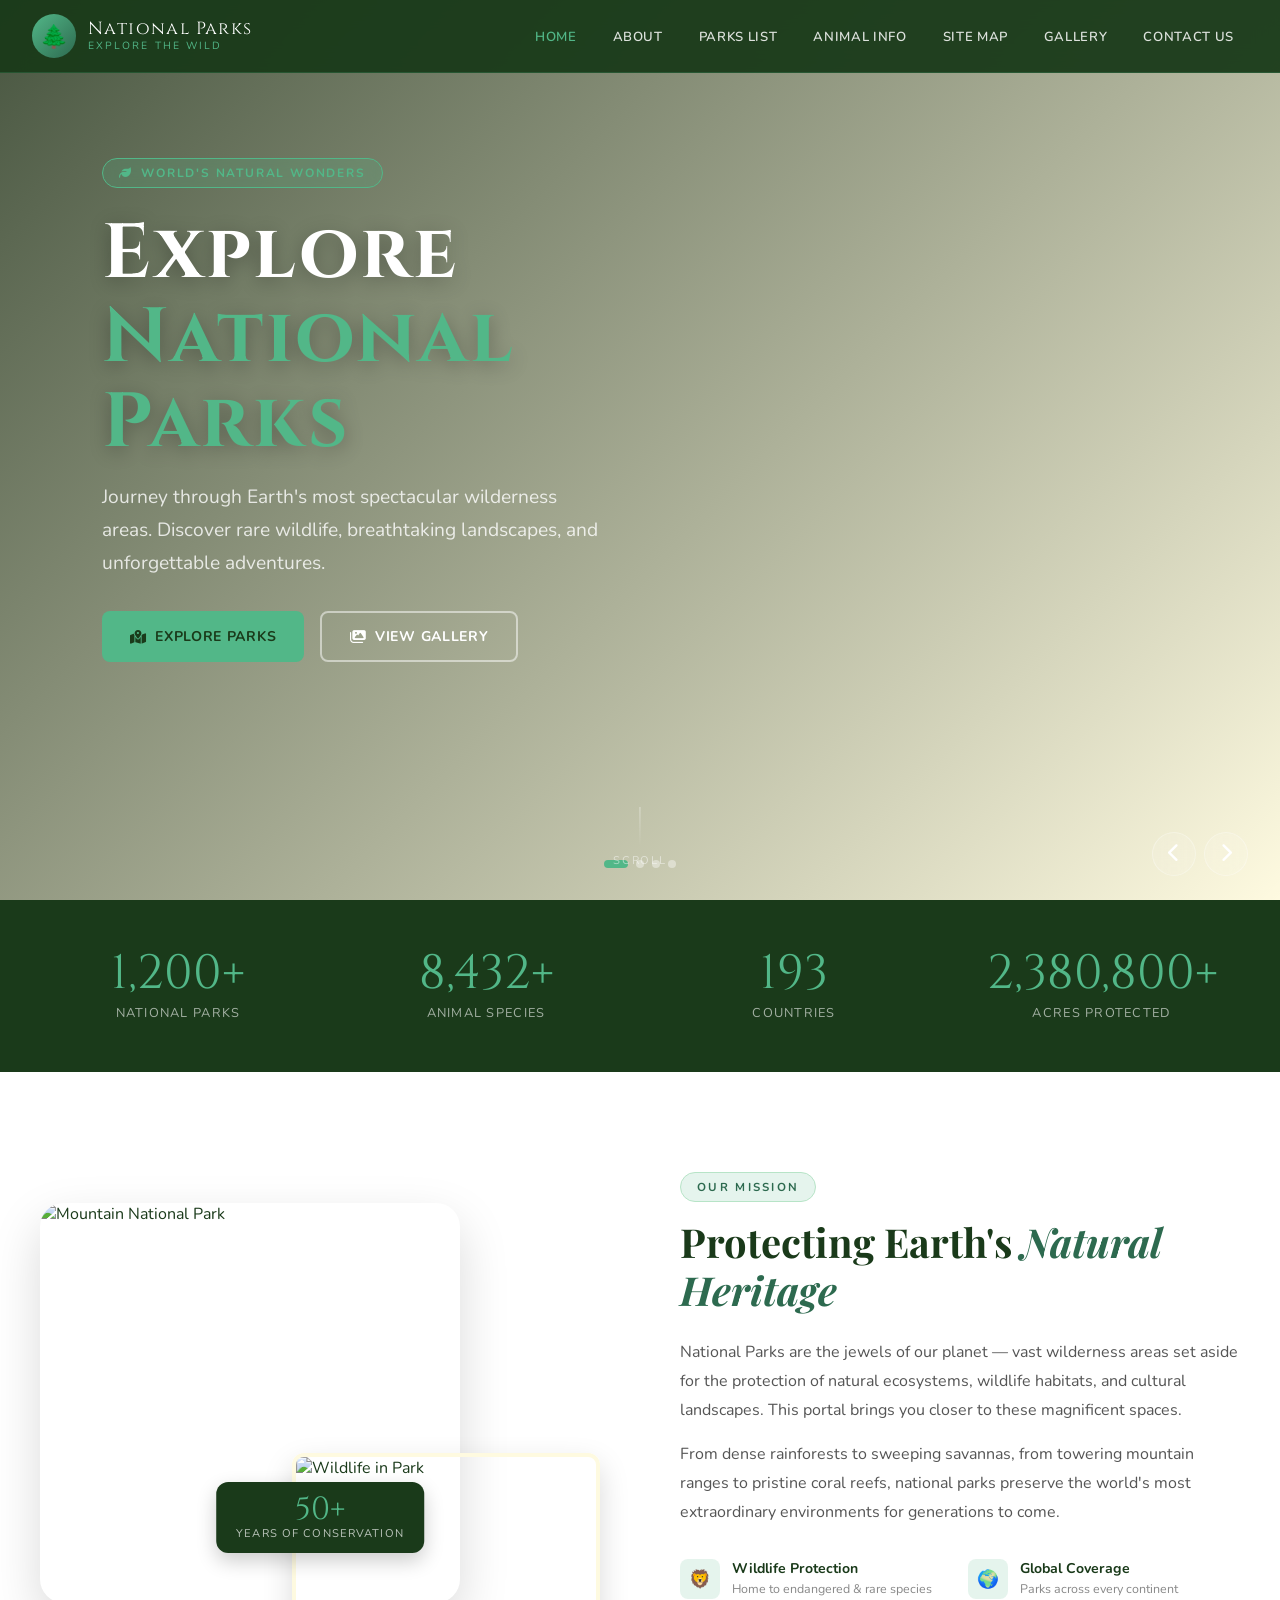
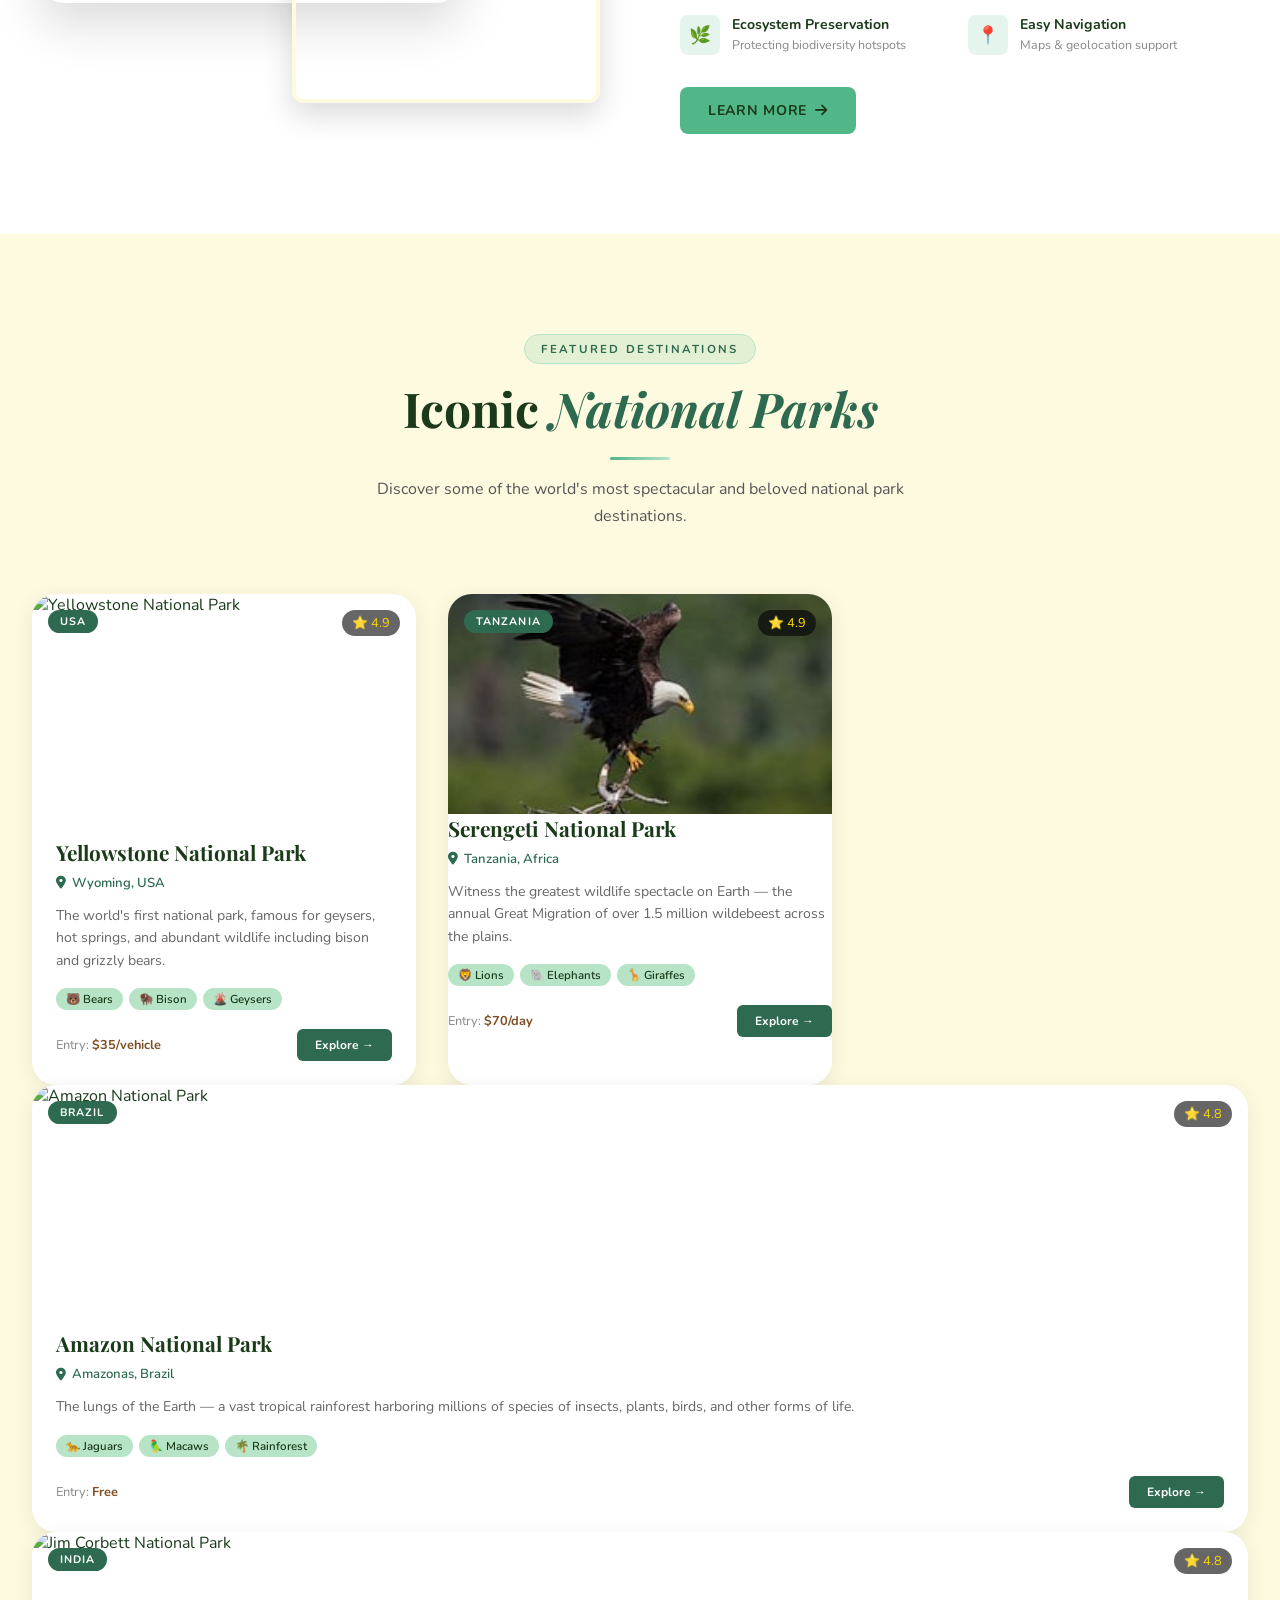
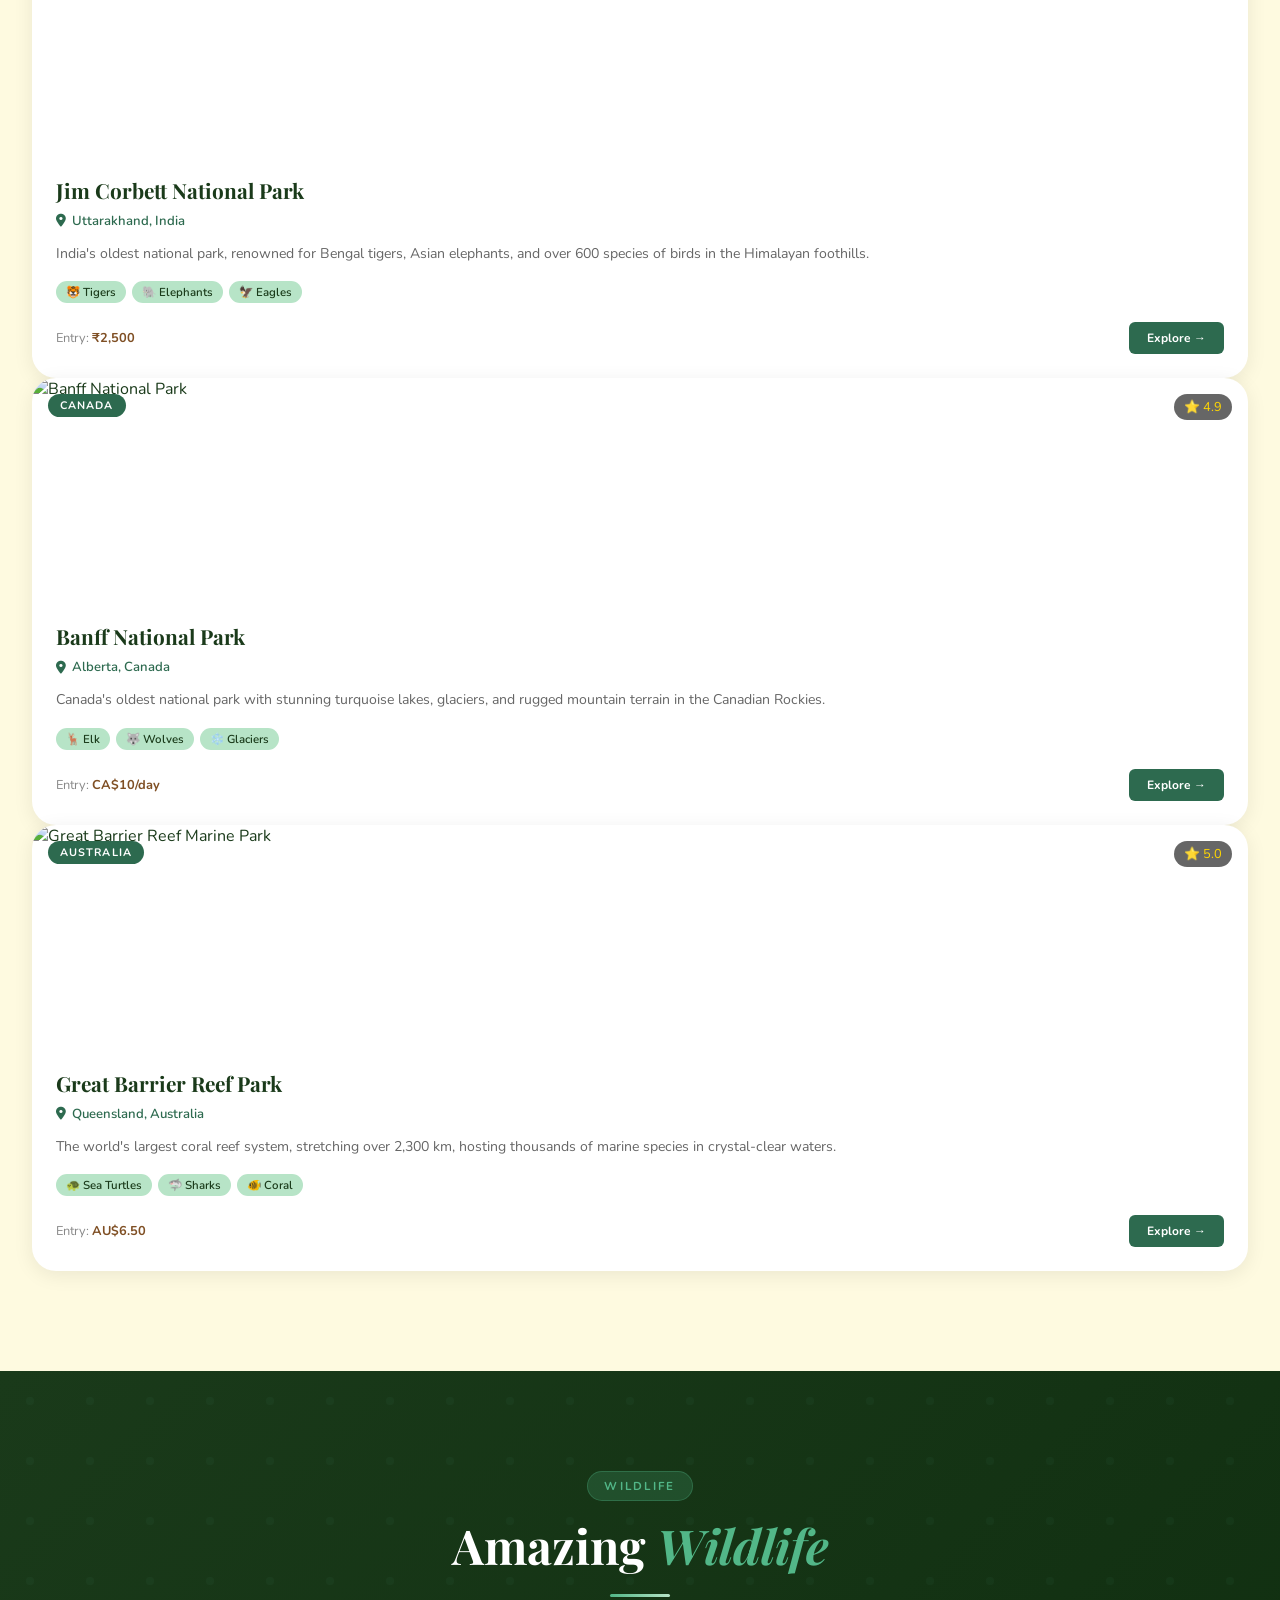
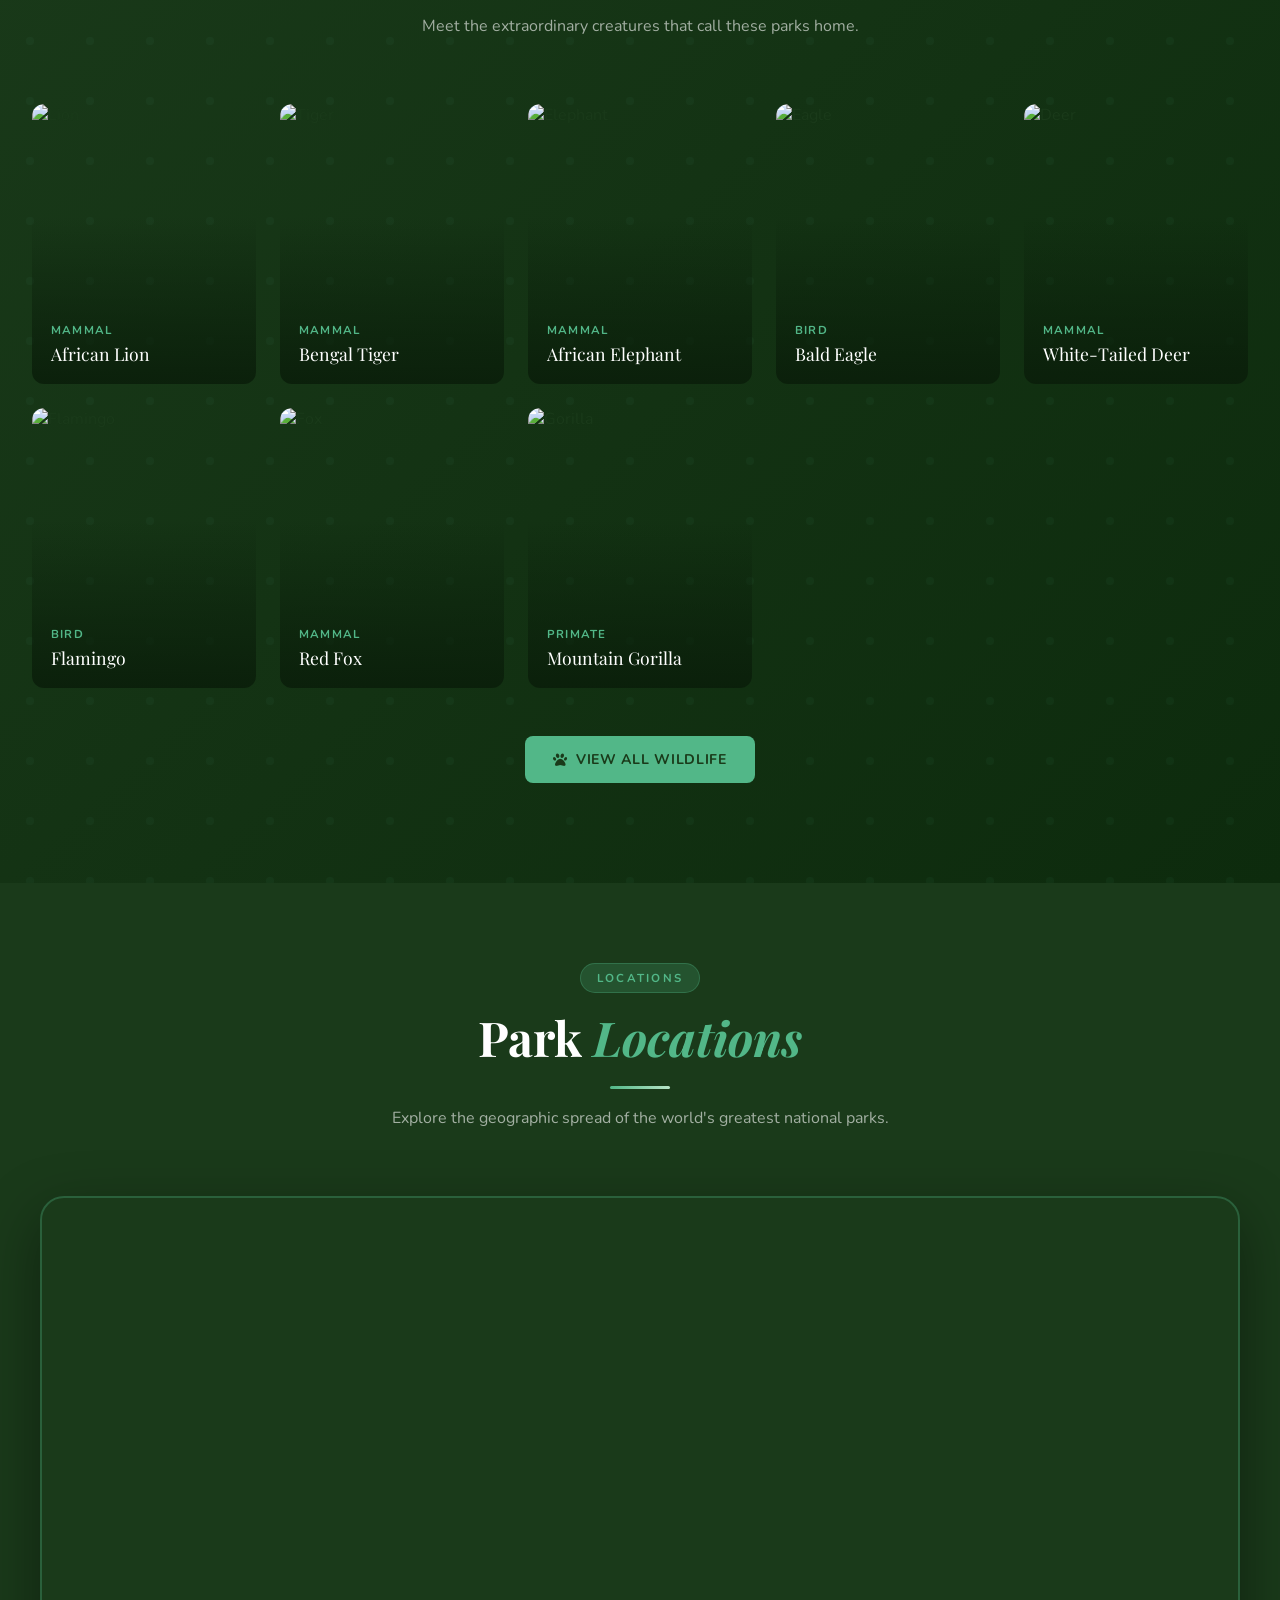
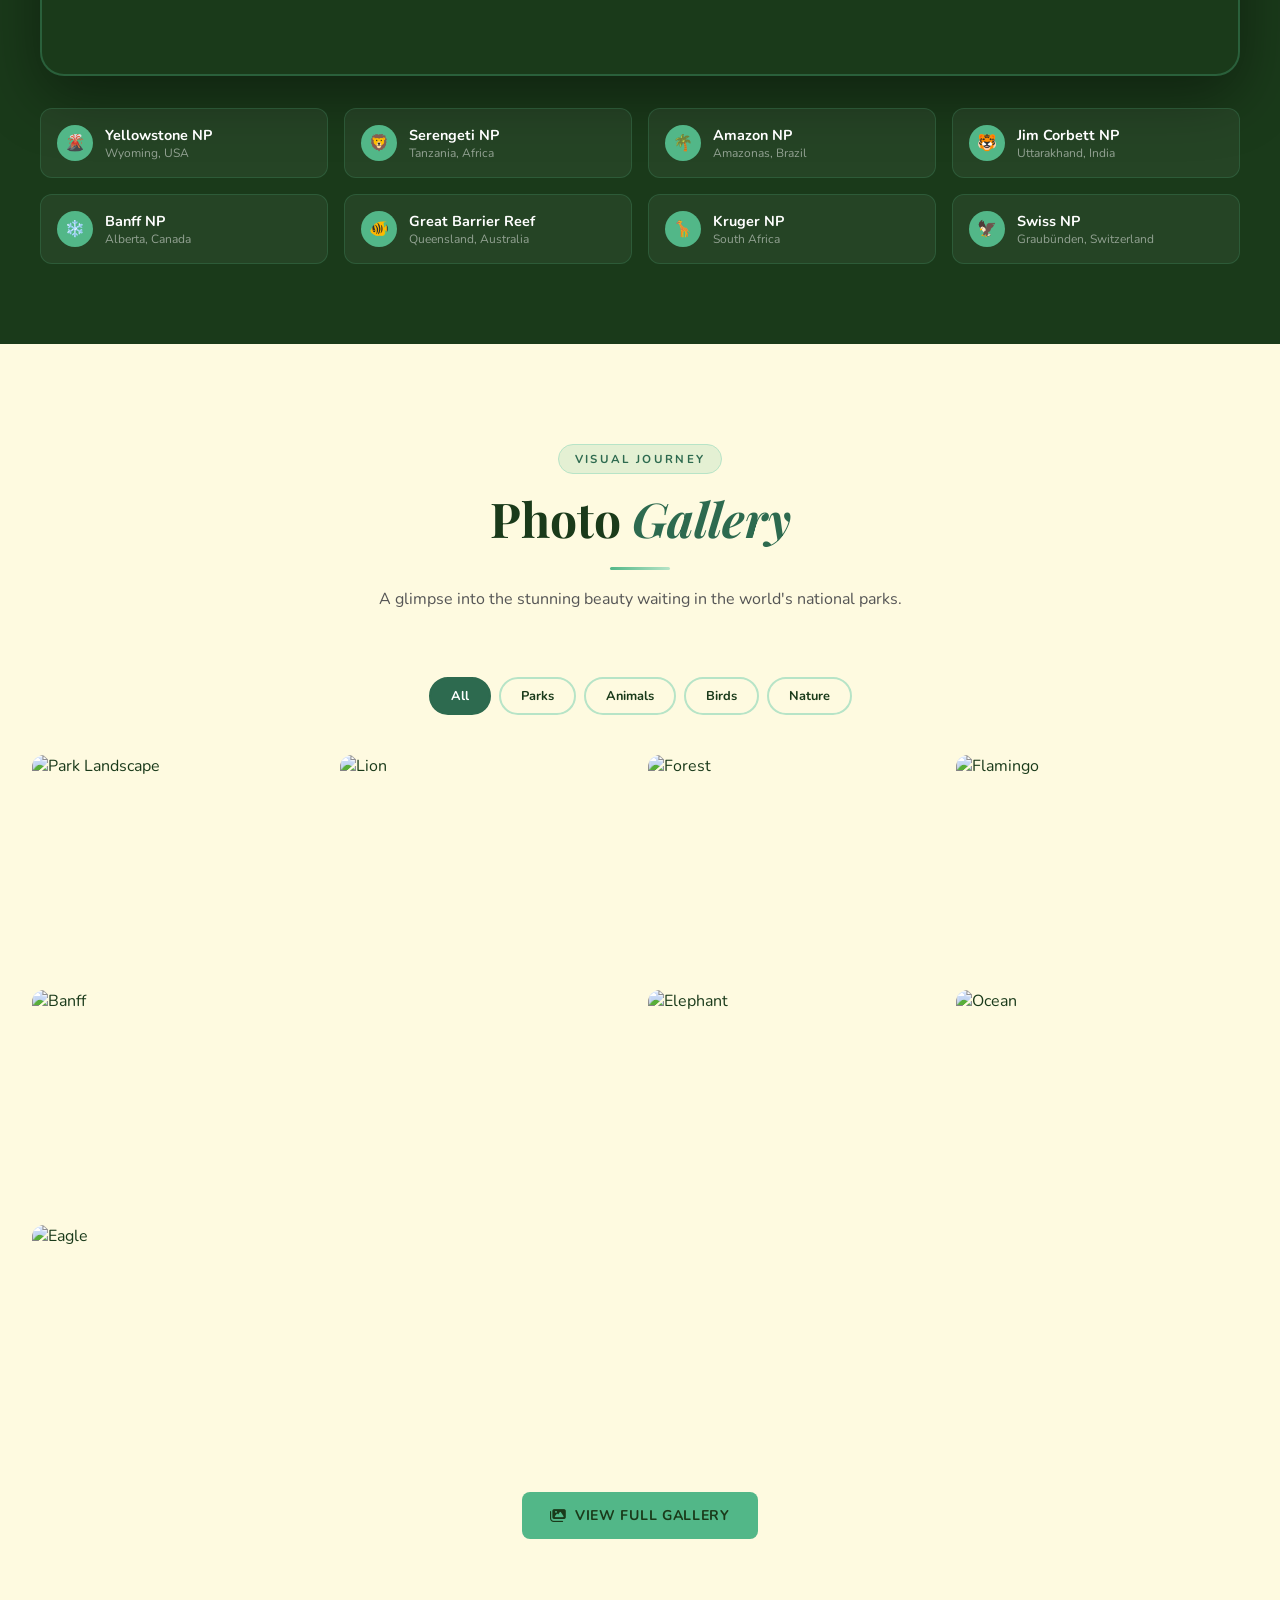
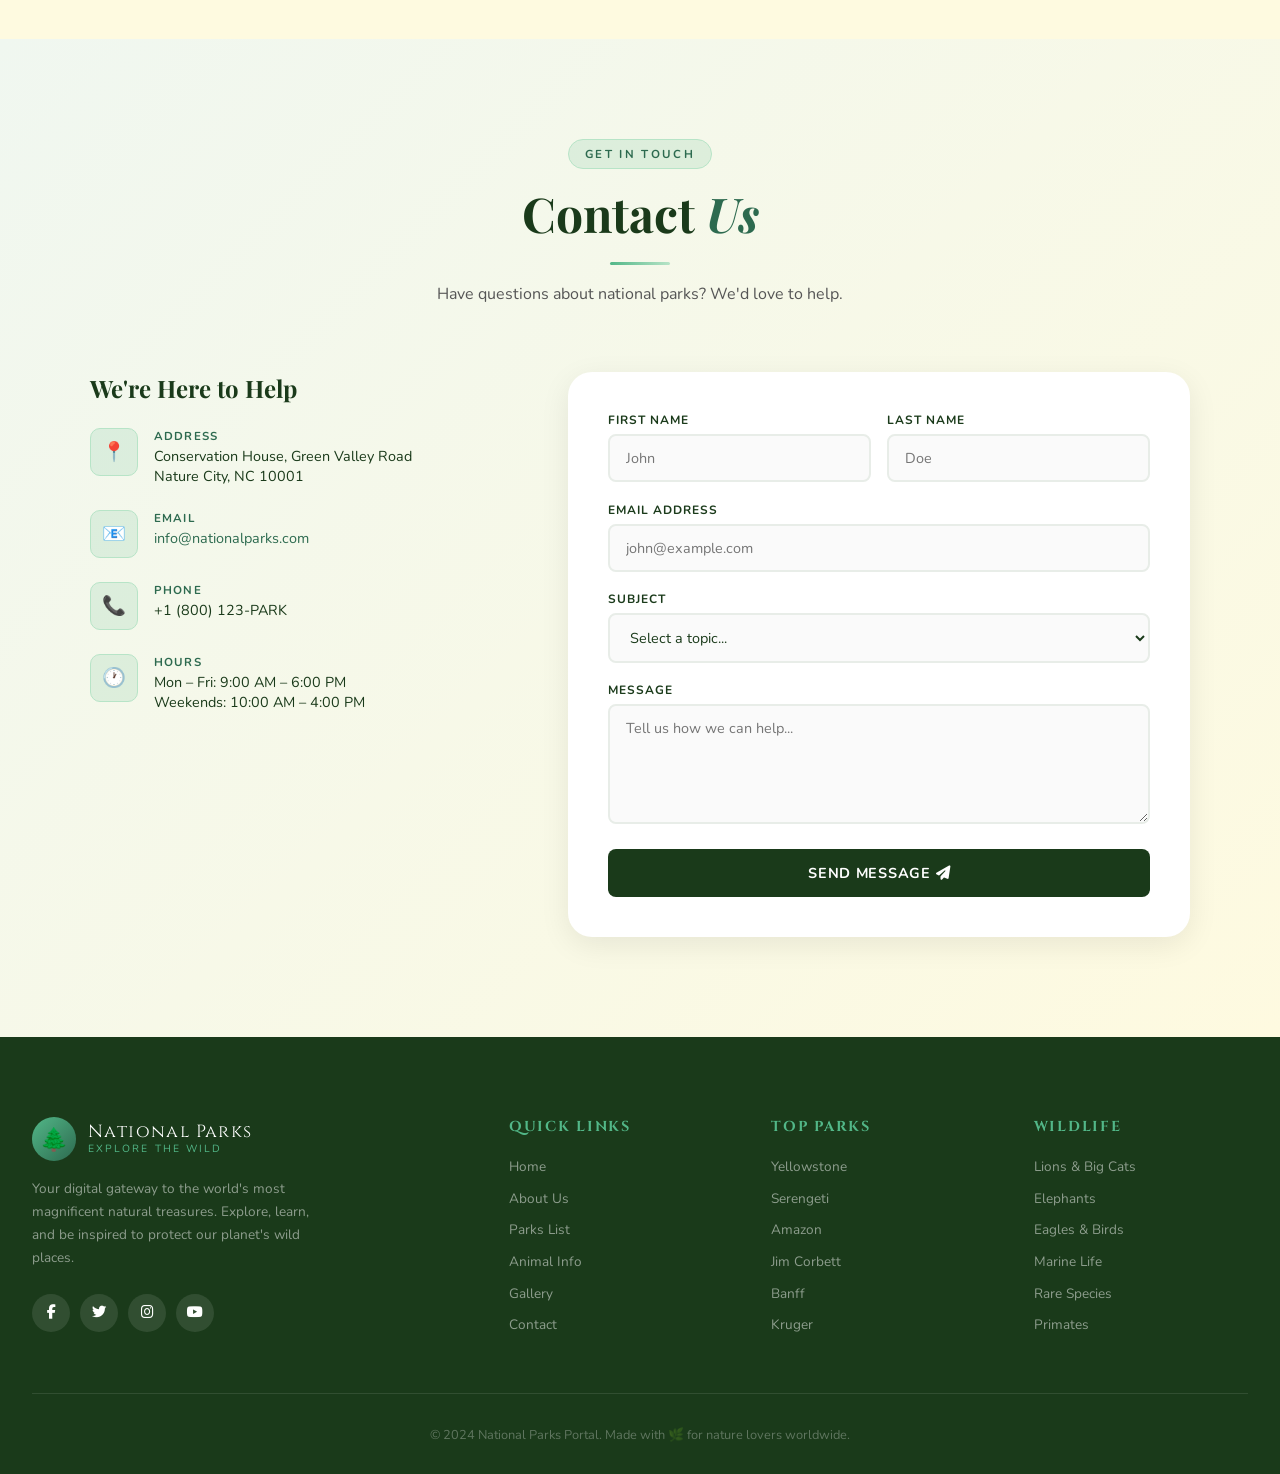
==== index.html @ 7a596a8e "first commit" ====
<!DOCTYPE html>
<html lang="en">
<head>
  <meta charset="UTF-8" />
  <meta name="viewport" content="width=device-width, initial-scale=1.0" />
  <title>National Parks — Explore the Wild World</title>
  <meta name="description" content="Discover the world's most breathtaking national parks. Explore wildlife, nature, and adventure." />
  <link rel="stylesheet" href="style.css" />
  <link rel="stylesheet" href="https://cdnjs.cloudflare.com/ajax/libs/font-awesome/6.5.0/css/all.min.css" />
  <style>
    /* Page-specific hero image fallbacks using gradient overlays */
    .slide-1 { background-image: url('https://images.unsplash.com/photo-1426604966848-d7adac402bff?w=1600&q=80'); }
    .slide-2 { background-image: url('https://images.unsplash.com/photo-1501854140801-50d01698950b?w=1600&q=80'); }
    .slide-3 { background-image: url('https://images.unsplash.com/photo-1507525428034-b723cf961d3e?w=1600&q=80'); }
    .slide-4 { background-image: url('https://images.unsplash.com/photo-1469854523086-cc02fe5d8800?w=1600&q=80'); }
  </style>
</head>
<body>

<!-- LOADER -->
<div id="loader">
  <div class="loader-logo">🌿 NATIONAL PARKS</div>
  <div class="loader-bar"><div class="loader-bar-fill"></div></div>
</div>

<!-- NAVBAR -->
<nav id="navbar">
  <div class="nav-inner">
    <a href="index.html" class="nav-logo">
      <div class="logo-icon">🌲</div>
      <div class="logo-text">National Parks<span>Explore the Wild</span></div>
    </a>
    <ul class="nav-links" id="navLinks">
      <li><a href="#hero" class="active">Home</a></li>
      <li><a href="about.html">About</a></li>
      <li><a href="parks.html">Parks List</a></li>
      <li><a href="animal-info.html">Animal Info</a></li>
      <li><a href="sitemap.html">Site Map</a></li>
      <li><a href="gallery.html">Gallery</a></li>
      <li><a href="contact.html">Contact Us</a></li>
    </ul>
    <button class="hamburger" id="hamburger" aria-label="Menu">
      <span></span><span></span><span></span>
    </button>
  </div>
</nav>

<!-- HERO SLIDER -->
<section id="hero">
  <div class="hero-slide slide-1"></div>
  <div class="hero-slide slide-2"></div>
  <div class="hero-slide slide-3"></div>
  <div class="hero-slide slide-4"></div>

  <div class="hero-content">
    <div class="hero-badge"><i class="fas fa-leaf"></i> World's Natural Wonders</div>
    <h1 class="hero-title">Explore<em>National Parks</em></h1>
    <p class="hero-subtitle">Journey through Earth's most spectacular wilderness areas. Discover rare wildlife, breathtaking landscapes, and unforgettable adventures.</p>
    <div class="hero-btns">
      <a href="parks.html" class="btn btn-primary"><i class="fas fa-map-marked-alt"></i> Explore Parks</a>
      <a href="gallery.html" class="btn btn-outline"><i class="fas fa-images"></i> View Gallery</a>
    </div>
  </div>

  <div class="hero-dots">
    <button class="hero-dot" aria-label="Slide 1"></button>
    <button class="hero-dot" aria-label="Slide 2"></button>
    <button class="hero-dot" aria-label="Slide 3"></button>
    <button class="hero-dot" aria-label="Slide 4"></button>
  </div>
  <div class="hero-arrows">
    <button class="hero-arrow" id="prevSlide"><i class="fas fa-chevron-left"></i></button>
    <button class="hero-arrow" id="nextSlide"><i class="fas fa-chevron-right"></i></button>
  </div>
  <div class="scroll-indicator">
    <div class="scroll-line"></div>
    <span>Scroll</span>
  </div>
</section>

<!-- STATS -->
<div id="stats">
  <div class="stats-grid">
    <div class="stat-item">
      <div class="stat-number" data-target="1200" data-suffix="+">0</div>
      <div class="stat-label">National Parks</div>
    </div>
    <div class="stat-item">
      <div class="stat-number" data-target="8500" data-suffix="+">0</div>
      <div class="stat-label">Animal Species</div>
    </div>
    <div class="stat-item">
      <div class="stat-number" data-target="195">0</div>
      <div class="stat-label">Countries</div>
    </div>
    <div class="stat-item">
      <div class="stat-number" data-target="2400000" data-suffix="+">0</div>
      <div class="stat-label">Acres Protected</div>
    </div>
  </div>
</div>

<!-- ABOUT INTRO -->
<section id="about">
  <div class="about-grid">
    <div class="about-img-stack reveal">
      <img class="about-img-main" src="https://images.unsplash.com/photo-1464822759023-fed622ff2c3b?w=800&q=80" alt="Mountain National Park" />
      <img class="about-img-accent" src="https://images.unsplash.com/photo-1551632436-cbf8dd35adfa?w=600&q=80" alt="Wildlife in Park" />
      <div class="about-badge-float">
        <div class="about-badge-num">50+</div>
        <div class="about-badge-txt">Years of Conservation</div>
      </div>
    </div>
    <div class="about-text reveal reveal-delay-2">
      <div class="section-tag">Our Mission</div>
      <h2>Protecting Earth's <em style="color:var(--green-mid)">Natural Heritage</em></h2>
      <p>National Parks are the jewels of our planet — vast wilderness areas set aside for the protection of natural ecosystems, wildlife habitats, and cultural landscapes. This portal brings you closer to these magnificent spaces.</p>
      <p>From dense rainforests to sweeping savannas, from towering mountain ranges to pristine coral reefs, national parks preserve the world's most extraordinary environments for generations to come.</p>
      <div class="about-features">
        <div class="about-feature">
          <div class="about-feature-icon">🦁</div>
          <div><div class="about-feature-title">Wildlife Protection</div><div class="about-feature-desc">Home to endangered & rare species</div></div>
        </div>
        <div class="about-feature">
          <div class="about-feature-icon">🌍</div>
          <div><div class="about-feature-title">Global Coverage</div><div class="about-feature-desc">Parks across every continent</div></div>
        </div>
        <div class="about-feature">
          <div class="about-feature-icon">🌿</div>
          <div><div class="about-feature-title">Ecosystem Preservation</div><div class="about-feature-desc">Protecting biodiversity hotspots</div></div>
        </div>
        <div class="about-feature">
          <div class="about-feature-icon">📍</div>
          <div><div class="about-feature-title">Easy Navigation</div><div class="about-feature-desc">Maps & geolocation support</div></div>
        </div>
      </div>
      <a href="about.html" class="btn btn-primary">Learn More <i class="fas fa-arrow-right"></i></a>
    </div>
  </div>
</section>

<!-- FEATURED PARKS -->
<section id="featured-parks">
  <div class="section-header">
    <div class="section-tag">Featured Destinations</div>
    <h2 class="section-title">Iconic <em>National Parks</em></h2>
    <div class="section-line"></div>
    <p class="section-desc">Discover some of the world's most spectacular and beloved national park destinations.</p>
  </div>

  <div class="parks-grid">
    <!-- Card 1 -->
    <div class="park-card reveal">
      <div class="park-img">
        <img src="https://images.unsplash.com/photo-1508739773434-c26b3d09e071?w=600&q=80" alt="Yellowstone National Park" loading="lazy" />
        <span class="park-badge">USA</span>
        <span class="park-rating">⭐ 4.9</span>
      </div>
      <div class="park-info">
        <h3 class="park-name">Yellowstone National Park</h3>
        <div class="park-location"><i class="fas fa-map-marker-alt"></i> Wyoming, USA</div>
        <p class="park-desc">The world's first national park, famous for geysers, hot springs, and abundant wildlife including bison and grizzly bears.</p>
        <div class="park-tags">
          <span class="park-tag">🐻 Bears</span>
          <span class="park-tag">🦬 Bison</span>
          <span class="park-tag">🌋 Geysers</span>
        </div>
        <div class="park-footer">
          <div class="park-fee">Entry: <strong>$35/vehicle</strong></div>
          <a href="parks.html" class="park-btn">Explore →</a>
        </div>
      </div>
    </div>

    <!-- Card 2 -->
    <div class="park-card reveal reveal-delay-1">
      <div class="park-img">
        <img src="download (2).jpg" alt="Serengeti National Park" loading="lazy" />
        <span class="park-badge">Tanzania</span>
        <span class="park-rating">⭐ 4.9</span>
      </div
      <div class="park-info">
        <h3 class="park-name">Serengeti National Park</h3>
        <div class="park-location"><i class="fas fa-map-marker-alt"></i> Tanzania, Africa</div>
        <p class="park-desc">Witness the greatest wildlife spectacle on Earth — the annual Great Migration of over 1.5 million wildebeest across the plains.</p>
        <div class="park-tags">
          <span class="park-tag">🦁 Lions</span>
          <span class="park-tag">🐘 Elephants</span>
          <span class="park-tag">🦒 Giraffes</span>
        </div>
        <div class="park-footer">
          <div class="park-fee">Entry: <strong>$70/day</strong></div>
          <a href="parks.html" class="park-btn">Explore →</a>
        </div>
      </div>
    </div>

    <!-- Card 3 -->
    <div class="park-card reveal reveal-delay-2">
      <div class="park-img">
        <img src="https://images.unsplash.com/photo-1516026672322-bc52d61a55d5?w=600&q=80" alt="Amazon National Park" loading="lazy" />
        <span class="park-badge">Brazil</span>
        <span class="park-rating">⭐ 4.8</span>
      </div>
      <div class="park-info">
        <h3 class="park-name">Amazon National Park</h3>
        <div class="park-location"><i class="fas fa-map-marker-alt"></i> Amazonas, Brazil</div>
        <p class="park-desc">The lungs of the Earth — a vast tropical rainforest harboring millions of species of insects, plants, birds, and other forms of life.</p>
        <div class="park-tags">
          <span class="park-tag">🐆 Jaguars</span>
          <span class="park-tag">🦜 Macaws</span>
          <span class="park-tag">🌴 Rainforest</span>
        </div>
        <div class="park-footer">
          <div class="park-fee">Entry: <strong>Free</strong></div>
          <a href="parks.html" class="park-btn">Explore →</a>
        </div>
      </div>
    </div>

    <!-- Card 4 -->
    <div class="park-card reveal">
      <div class="park-img">
        <img src="https://images.unsplash.com/photo-1589308078059-be1415eab4c3?w=600&q=80" alt="Jim Corbett National Park" loading="lazy" />
        <span class="park-badge">India</span>
        <span class="park-rating">⭐ 4.8</span>
      </div>
      <div class="park-info">
        <h3 class="park-name">Jim Corbett National Park</h3>
        <div class="park-location"><i class="fas fa-map-marker-alt"></i> Uttarakhand, India</div>
        <p class="park-desc">India's oldest national park, renowned for Bengal tigers, Asian elephants, and over 600 species of birds in the Himalayan foothills.</p>
        <div class="park-tags">
          <span class="park-tag">🐯 Tigers</span>
          <span class="park-tag">🐘 Elephants</span>
          <span class="park-tag">🦅 Eagles</span>
        </div>
        <div class="park-footer">
          <div class="park-fee">Entry: <strong>₹2,500</strong></div>
          <a href="parks.html" class="park-btn">Explore →</a>
        </div>
      </div>
    </div>

    <!-- Card 5 -->
    <div class="park-card reveal reveal-delay-1">
      <div class="park-img">
        <img src="https://images.unsplash.com/photo-1608245449230-4ac19066d2d0?w=600&q=80" alt="Banff National Park" loading="lazy" />
        <span class="park-badge">Canada</span>
        <span class="park-rating">⭐ 4.9</span>
      </div>
      <div class="park-info">
        <h3 class="park-name">Banff National Park</h3>
        <div class="park-location"><i class="fas fa-map-marker-alt"></i> Alberta, Canada</div>
        <p class="park-desc">Canada's oldest national park with stunning turquoise lakes, glaciers, and rugged mountain terrain in the Canadian Rockies.</p>
        <div class="park-tags">
          <span class="park-tag">🦌 Elk</span>
          <span class="park-tag">🐺 Wolves</span>
          <span class="park-tag">❄️ Glaciers</span>
        </div>
        <div class="park-footer">
          <div class="park-fee">Entry: <strong>CA$10/day</strong></div>
          <a href="parks.html" class="park-btn">Explore →</a>
        </div>
      </div>
    </div>

    <!-- Card 6 -->
    <div class="park-card reveal reveal-delay-2">
      <div class="park-img">
        <img src="https://images.unsplash.com/photo-1528360983277-13d401cdc186?w=600&q=80" alt="Great Barrier Reef Marine Park" loading="lazy" />
        <span class="park-badge">Australia</span>
        <span class="park-rating">⭐ 5.0</span>
      </div>
      <div class="park-info">
        <h3 class="park-name">Great Barrier Reef Park</h3>
        <div class="park-location"><i class="fas fa-map-marker-alt"></i> Queensland, Australia</div>
        <p class="park-desc">The world's largest coral reef system, stretching over 2,300 km, hosting thousands of marine species in crystal-clear waters.</p>
        <div class="park-tags">
          <span class="park-tag">🐢 Sea Turtles</span>
          <span class="park-tag">🦈 Sharks</span>
          <span class="park-tag">🐠 Coral</span>
        </div>
        <div class="park-footer">
          <div class="park-fee">Entry: <strong>AU$6.50</strong></div>
          <a href="parks.html" class="park-btn">Explore →</a>
        </div>
      </div>
    </div>
  </div>
</section>

<!-- ANIMALS SECTION -->
<section id="animals">
  <div class="section-header">
    <div class="section-tag" style="background:rgba(82,183,136,0.2);color:var(--green-light);border-color:rgba(82,183,136,0.3)">Wildlife</div>
    <h2 class="section-title">Amazing <em style="color:var(--green-light)">Wildlife</em></h2>
    <div class="section-line"></div>
    <p class="section-desc">Meet the extraordinary creatures that call these parks home.</p>
  </div>

  <div class="animals-grid">
    <div class="animal-card reveal">
      <img src="https://images.unsplash.com/photo-1546182990-dffeafbe841d?w=400&q=80" alt="Lion" loading="lazy" />
      <div class="animal-overlay">
        <div class="animal-type">Mammal</div>
        <div class="animal-name">African Lion</div>
        <div class="animal-desc">The king of the African savanna, found in Serengeti and Kruger National Parks. Lions live in prides and are apex predators.</div>
      </div>
    </div>
    <div class="animal-card reveal reveal-delay-1">
      <img src="https://images.unsplash.com/photo-1561731216-c3a4d99437d5?w=400&q=80" alt="Tiger" loading="lazy" />
      <div class="animal-overlay">
        <div class="animal-type">Mammal</div>
        <div class="animal-name">Bengal Tiger</div>
        <div class="animal-desc">The world's largest wild cat, endangered and protected in India's Jim Corbett and Ranthambore National Parks.</div>
      </div>
    </div>
    <div class="animal-card reveal reveal-delay-2">
      <img src="https://images.unsplash.com/photo-1564760055775-d63b17a55c44?w=400&q=80" alt="Elephant" loading="lazy" />
      <div class="animal-overlay">
        <div class="animal-type">Mammal</div>
        <div class="animal-name">African Elephant</div>
        <div class="animal-desc">Earth's largest land animal, a keystone species in African ecosystems. Found in Serengeti, Amboseli, and Kruger Parks.</div>
      </div>
    </div>
    <div class="animal-card reveal reveal-delay-3">
      <img src="https://images.unsplash.com/photo-1501706362039-c06b2d715385?w=400&q=80" alt="Eagle" loading="lazy" />
      <div class="animal-overlay">
        <div class="animal-type">Bird</div>
        <div class="animal-name">Bald Eagle</div>
        <div class="animal-desc">The symbol of America, soaring above Yellowstone and the Pacific Northwest, with a wingspan up to 8 feet wide.</div>
      </div>
    </div>
    <div class="animal-card reveal">
      <img src="https://images.unsplash.com/photo-1520813792240-56fc4a3765a7?w=400&q=80" alt="Deer" loading="lazy" />
      <div class="animal-overlay">
        <div class="animal-type">Mammal</div>
        <div class="animal-name">White-Tailed Deer</div>
        <div class="animal-desc">One of the most graceful park residents, found throughout North American national parks including Yellowstone and Smoky Mountains.</div>
      </div>
    </div>
    <div class="animal-card reveal reveal-delay-1">
      <img src="https://images.unsplash.com/photo-1607153333879-c174d265f1d2?w=400&q=80" alt="Flamingo" loading="lazy" />
      <div class="animal-overlay">
        <div class="animal-type">Bird</div>
        <div class="animal-name">Flamingo</div>
        <div class="animal-desc">These stunning pink birds are found in salty and alkaline lakes. Famous flocks gather at Lake Nakuru, Kenya.</div>
      </div>
    </div>
    <div class="animal-card reveal reveal-delay-2">
      <img src="https://images.unsplash.com/photo-1474511320723-9a56873867b5?w=400&q=80" alt="Fox" loading="lazy" />
      <div class="animal-overlay">
        <div class="animal-type">Mammal</div>
        <div class="animal-name">Red Fox</div>
        <div class="animal-desc">Highly adaptable and cunning, red foxes are found across multiple continents in parks ranging from temperate to arctic.</div>
      </div>
    </div>
    <div class="animal-card reveal reveal-delay-3">
      <img src="https://images.unsplash.com/photo-1557050543-4d5f4e07ef46?w=400&q=80" alt="Gorilla" loading="lazy" />
      <div class="animal-overlay">
        <div class="animal-type">Primate</div>
        <div class="animal-name">Mountain Gorilla</div>
        <div class="animal-desc">Critically endangered, mountain gorillas are protected in Bwindi Impenetrable Forest in Uganda and Virunga National Park.</div>
      </div>
    </div>
  </div>
  <div style="text-align:center;margin-top:3rem">
    <a href="animal-info.html" class="btn btn-primary reveal" style="display:inline-flex"><i class="fas fa-paw"></i> View All Wildlife</a>
  </div>
</section>

<!-- MAP SECTION -->
<section id="map-section">
  <div class="section-header">
    <div class="section-tag" style="background:rgba(82,183,136,0.2);color:var(--green-light);border-color:rgba(82,183,136,0.3)">Locations</div>
    <h2 class="section-title" style="color:var(--white)">Park <em style="color:var(--green-light)">Locations</em></h2>
    <div class="section-line"></div>
    <p class="section-desc" style="color:rgba(255,255,255,0.6)">Explore the geographic spread of the world's greatest national parks.</p>
  </div>
  <div class="map-container">
    <div class="map-frame">
      <iframe src="https://www.google.com/maps/embed?pb=!1m14!1m12!1m3!1d50000000!2d0!3d20!2m3!1f0!2f0!3f0!3m2!1i1024!2i768!4f13.1!5e0!3m2!1sen!2s!4v1" allowfullscreen="" loading="lazy" referrerpolicy="no-referrer-when-downgrade"></iframe>
    </div>
    <div class="map-parks-list">
      <div class="map-park-item reveal">
        <div class="map-pin">🌋</div>
        <div><div class="map-park-name">Yellowstone NP</div><div class="map-park-loc">Wyoming, USA</div></div>
      </div>
      <div class="map-park-item reveal reveal-delay-1">
        <div class="map-pin">🦁</div>
        <div><div class="map-park-name">Serengeti NP</div><div class="map-park-loc">Tanzania, Africa</div></div>
      </div>
      <div class="map-park-item reveal reveal-delay-2">
        <div class="map-pin">🌴</div>
        <div><div class="map-park-name">Amazon NP</div><div class="map-park-loc">Amazonas, Brazil</div></div>
      </div>
      <div class="map-park-item reveal reveal-delay-3">
        <div class="map-pin">🐯</div>
        <div><div class="map-park-name">Jim Corbett NP</div><div class="map-park-loc">Uttarakhand, India</div></div>
      </div>
      <div class="map-park-item reveal">
        <div class="map-pin">❄️</div>
        <div><div class="map-park-name">Banff NP</div><div class="map-park-loc">Alberta, Canada</div></div>
      </div>
      <div class="map-park-item reveal reveal-delay-1">
        <div class="map-pin">🐠</div>
        <div><div class="map-park-name">Great Barrier Reef</div><div class="map-park-loc">Queensland, Australia</div></div>
      </div>
      <div class="map-park-item reveal reveal-delay-2">
        <div class="map-pin">🦒</div>
        <div><div class="map-park-name">Kruger NP</div><div class="map-park-loc">South Africa</div></div>
      </div>
      <div class="map-park-item reveal reveal-delay-3">
        <div class="map-pin">🦅</div>
        <div><div class="map-park-name">Swiss NP</div><div class="map-park-loc">Graubünden, Switzerland</div></div>
      </div>
    </div>
  </div>
</section>

<!-- GALLERY PREVIEW -->
<section id="gallery">
  <div class="section-header">
    <div class="section-tag">Visual Journey</div>
    <h2 class="section-title">Photo <em>Gallery</em></h2>
    <div class="section-line"></div>
    <p class="section-desc">A glimpse into the stunning beauty waiting in the world's national parks.</p>
  </div>

  <div class="gallery-filter">
    <button class="filter-btn active" data-filter="all">All</button>
    <button class="filter-btn" data-filter="parks">Parks</button>
    <button class="filter-btn" data-filter="animals">Animals</button>
    <button class="filter-btn" data-filter="birds">Birds</button>
    <button class="filter-btn" data-filter="nature">Nature</button>
  </div>

  <div class="gallery-grid">
    <div class="gallery-item" data-category="parks">
      <img src="https://images.unsplash.com/photo-1426604966848-d7adac402bff?w=500&q=80" alt="Park Landscape" loading="lazy" />
      <div class="gallery-overlay"><i class="fas fa-expand gallery-overlay-icon"></i></div>
    </div>
    <div class="gallery-item tall" data-category="animals">
      <img src="https://images.unsplash.com/photo-1546182990-dffeafbe841d?w=400&q=80" alt="Lion" loading="lazy" />
      <div class="gallery-overlay"><i class="fas fa-expand gallery-overlay-icon"></i></div>
    </div>
    <div class="gallery-item" data-category="nature">
      <img src="https://images.unsplash.com/photo-1501854140801-50d01698950b?w=500&q=80" alt="Forest" loading="lazy" />
      <div class="gallery-overlay"><i class="fas fa-expand gallery-overlay-icon"></i></div>
    </div>
    <div class="gallery-item" data-category="birds">
      <img src="https://images.unsplash.com/photo-1607153333879-c174d265f1d2?w=500&q=80" alt="Flamingo" loading="lazy" />
      <div class="gallery-overlay"><i class="fas fa-expand gallery-overlay-icon"></i></div>
    </div>
    <div class="gallery-item" data-category="parks">
      <img src="https://images.unsplash.com/photo-1608245449230-4ac19066d2d0?w=500&q=80" alt="Banff" loading="lazy" />
      <div class="gallery-overlay"><i class="fas fa-expand gallery-overlay-icon"></i></div>
    </div>
    <div class="gallery-item" data-category="animals">
      <img src="https://images.unsplash.com/photo-1564760055775-d63b17a55c44?w=500&q=80" alt="Elephant" loading="lazy" />
      <div class="gallery-overlay"><i class="fas fa-expand gallery-overlay-icon"></i></div>
    </div>
    <div class="gallery-item" data-category="nature">
      <img src="https://images.unsplash.com/photo-1507525428034-b723cf961d3e?w=500&q=80" alt="Ocean" loading="lazy" />
      <div class="gallery-overlay"><i class="fas fa-expand gallery-overlay-icon"></i></div>
    </div>
    <div class="gallery-item" data-category="birds">
      <img src="https://images.unsplash.com/photo-1501706362039-c06b2d715385?w=500&q=80" alt="Eagle" loading="lazy" />
      <div class="gallery-overlay"><i class="fas fa-expand gallery-overlay-icon"></i></div>
    </div>
  </div>

  <div style="text-align:center;margin-top:3rem">
    <a href="gallery.html" class="btn btn-primary"><i class="fas fa-images"></i> View Full Gallery</a>
  </div>
</section>

<!-- CONTACT PREVIEW -->
<section id="contact" style="background: linear-gradient(135deg, #f0f7f0, var(--cream))">
  <div class="section-header">
    <div class="section-tag">Get In Touch</div>
    <h2 class="section-title">Contact <em>Us</em></h2>
    <div class="section-line"></div>
    <p class="section-desc">Have questions about national parks? We'd love to help.</p>
  </div>
  <div class="contact-grid">
    <div class="contact-info reveal">
      <h3>We're Here to Help</h3>
      <div class="contact-item">
        <div class="contact-icon">📍</div>
        <div>
          <div class="contact-item-label">Address</div>
          <div class="contact-item-value">Conservation House, Green Valley Road<br>Nature City, NC 10001</div>
        </div>
      </div>
      <div class="contact-item">
        <div class="contact-icon">📧</div>
        <div>
          <div class="contact-item-label">Email</div>
          <div class="contact-item-value"><a href="mailto:info@nationalparks.com">info@nationalparks.com</a></div>
        </div>
      </div>
      <div class="contact-item">
        <div class="contact-icon">📞</div>
        <div>
          <div class="contact-item-label">Phone</div>
          <div class="contact-item-value">+1 (800) 123-PARK</div>
        </div>
      </div>
      <div class="contact-item">
        <div class="contact-icon">🕐</div>
        <div>
          <div class="contact-item-label">Hours</div>
          <div class="contact-item-value">Mon – Fri: 9:00 AM – 6:00 PM<br>Weekends: 10:00 AM – 4:00 PM</div>
        </div>
      </div>
    </div>

    <div class="contact-form reveal reveal-delay-2">
      <form id="contactForm">
        <div class="form-row">
          <div class="form-group">
            <label for="fname">First Name</label>
            <input type="text" id="fname" name="fname" placeholder="John" required />
          </div>
          <div class="form-group">
            <label for="lname">Last Name</label>
            <input type="text" id="lname" name="lname" placeholder="Doe" required />
          </div>
        </div>
        <div class="form-group">
          <label for="email">Email Address</label>
          <input type="email" id="email" name="email" placeholder="john@example.com" required />
        </div>
        <div class="form-group">
          <label for="subject">Subject</label>
          <select id="subject" name="subject">
            <option value="">Select a topic...</option>
            <option>Park Information</option>
            <option>Wildlife Inquiry</option>
            <option>Visit Planning</option>
            <option>Conservation</option>
            <option>Other</option>
          </select>
        </div>
        <div class="form-group">
          <label for="message">Message</label>
          <textarea id="message" name="message" placeholder="Tell us how we can help..." required></textarea>
        </div>
        <button type="submit" class="form-submit">Send Message <i class="fas fa-paper-plane"></i></button>
        <div class="form-success" id="formSuccess">✅ Thank you! Your message has been sent.</div>
      </form>
    </div>
  </div>
</section>

<!-- FOOTER -->
<footer>
  <div class="footer-grid">
    <div class="footer-brand">
      <div class="nav-logo" style="margin-bottom:1rem">
        <div class="logo-icon">🌲</div>
        <div class="logo-text">National Parks<span>Explore the Wild</span></div>
      </div>
      <p>Your digital gateway to the world's most magnificent natural treasures. Explore, learn, and be inspired to protect our planet's wild places.</p>
      <div class="footer-socials">
        <a href="#" class="social-link"><i class="fab fa-facebook-f"></i></a>
        <a href="#" class="social-link"><i class="fab fa-twitter"></i></a>
        <a href="#" class="social-link"><i class="fab fa-instagram"></i></a>
        <a href="#" class="social-link"><i class="fab fa-youtube"></i></a>
      </div>
    </div>
    <div class="footer-col">
      <h4>Quick Links</h4>
      <ul>
        <li><a href="index.html">Home</a></li>
        <li><a href="about.html">About Us</a></li>
        <li><a href="parks.html">Parks List</a></li>
        <li><a href="animal-info.html">Animal Info</a></li>
        <li><a href="gallery.html">Gallery</a></li>
        <li><a href="contact.html">Contact</a></li>
      </ul>
    </div>
    <div class="footer-col">
      <h4>Top Parks</h4>
      <ul>
        <li><a href="parks.html">Yellowstone</a></li>
        <li><a href="parks.html">Serengeti</a></li>
        <li><a href="parks.html">Amazon</a></li>
        <li><a href="parks.html">Jim Corbett</a></li>
        <li><a href="parks.html">Banff</a></li>
        <li><a href="parks.html">Kruger</a></li>
      </ul>
    </div>
    <div class="footer-col">
      <h4>Wildlife</h4>
      <ul>
        <li><a href="animal-info.html">Lions & Big Cats</a></li>
        <li><a href="animal-info.html">Elephants</a></li>
        <li><a href="animal-info.html">Eagles & Birds</a></li>
        <li><a href="animal-info.html">Marine Life</a></li>
        <li><a href="animal-info.html">Rare Species</a></li>
        <li><a href="animal-info.html">Primates</a></li>
      </ul>
    </div>
  </div>
  <div class="footer-bottom">
    <p>© 2024 National Parks Portal. Made with 🌿 for nature lovers worldwide.</p>
  </div>
</footer>

<!-- LIGHTBOX -->
<div id="lightbox">
  <button class="lightbox-close">✕</button>
  <img id="lightboxImg" src="" alt="Gallery Image" />
</div>

<!-- BACK TO TOP -->
<button id="back-top" title="Back to Top"><i class="fas fa-arrow-up"></i></button>

<script src="script.js"></script>
</body>
</html>
---- style.css ----
/* ===== IMPORTS ===== */
@import url('https://fonts.googleapis.com/css2?family=Playfair+Display:ital,wght@0,400;0,700;0,900;1,400&family=Nunito:wght@300;400;600;700&family=Cinzel:wght@400;700&display=swap');

/* ===== CSS VARIABLES ===== */
:root {
  --green-dark: #1a3a1a;
  --green-mid: #2d6a4f;
  --green-light: #52b788;
  --green-pale: #b7e4c7;
  --brown: #7f4f24;
  --brown-light: #b5803a;
  --cream: #fefae0;
  --sky: #219ebc;
  --sky-light: #8ecae6;
  --white: #ffffff;
  --shadow: rgba(26, 58, 26, 0.3);
  --overlay: rgba(10, 30, 10, 0.6);
  --font-display: 'Cinzel', serif;
  --font-heading: 'Playfair Display', serif;
  --font-body: 'Nunito', sans-serif;
  --transition: all 0.4s cubic-bezier(0.25, 0.8, 0.25, 1);
  --radius: 12px;
  --radius-lg: 24px;
}

/* ===== RESET ===== */
*, *::before, *::after { box-sizing: border-box; margin: 0; padding: 0; }
html { scroll-behavior: smooth; }
body {
  font-family: var(--font-body);
  background: var(--cream);
  color: var(--green-dark);
  overflow-x: hidden;
}
img { max-width: 100%; display: block; }
a { text-decoration: none; color: inherit; }
ul { list-style: none; }

/* ===== SCROLLBAR ===== */
::-webkit-scrollbar { width: 8px; }
::-webkit-scrollbar-track { background: var(--green-pale); }
::-webkit-scrollbar-thumb { background: var(--green-mid); border-radius: 4px; }

/* ===== LOADER ===== */
#loader {
  position: fixed; inset: 0; background: var(--green-dark);
  display: flex; flex-direction: column; align-items: center; justify-content: center;
  z-index: 9999; transition: opacity 0.6s ease, visibility 0.6s ease;
}
#loader.hidden { opacity: 0; visibility: hidden; }
.loader-logo { font-family: var(--font-display); color: var(--green-light); font-size: 2rem; letter-spacing: 0.2em; animation: pulse 1.5s infinite; }
.loader-bar { width: 200px; height: 3px; background: rgba(255,255,255,0.2); border-radius: 2px; margin-top: 20px; overflow: hidden; }
.loader-bar-fill { height: 100%; background: var(--green-light); border-radius: 2px; animation: loadbar 2s ease forwards; }
@keyframes loadbar { from { width: 0; } to { width: 100%; } }
@keyframes pulse { 0%,100% { opacity: 1; } 50% { opacity: 0.5; } }

/* ===== NAVBAR ===== */
#navbar {
  position: fixed; top: 0; width: 100%; z-index: 1000;
  background: rgba(26, 58, 26, 0.95);
  backdrop-filter: blur(12px);
  -webkit-backdrop-filter: blur(12px);
  border-bottom: 1px solid rgba(82, 183, 136, 0.2);
  transition: var(--transition);
  padding: 0 2rem;
}
#navbar.scrolled { background: rgba(10, 25, 10, 0.98); box-shadow: 0 4px 30px var(--shadow); }
.nav-inner { display: flex; align-items: center; justify-content: space-between; height: 72px; max-width: 1400px; margin: 0 auto; }
.nav-logo { display: flex; align-items: center; gap: 12px; }
.logo-icon { width: 44px; height: 44px; background: linear-gradient(135deg, var(--green-light), var(--green-mid)); border-radius: 50%; display: flex; align-items: center; justify-content: center; font-size: 1.4rem; }
.logo-text { font-family: var(--font-display); color: var(--white); font-size: 1.1rem; letter-spacing: 0.08em; line-height: 1.2; }
.logo-text span { display: block; color: var(--green-light); font-size: 0.65rem; letter-spacing: 0.2em; text-transform: uppercase; font-family: var(--font-body); }
.nav-links { display: flex; align-items: center; gap: 0.5rem; }
.nav-links a {
  color: rgba(255,255,255,0.85); font-size: 0.82rem; letter-spacing: 0.05em;
  text-transform: uppercase; padding: 8px 14px; border-radius: 6px;
  transition: var(--transition); font-weight: 600; position: relative;
}
.nav-links a::after { content: ''; position: absolute; bottom: 2px; left: 50%; width: 0; height: 2px; background: var(--green-light); transition: var(--transition); transform: translateX(-50%); border-radius: 1px; }
.nav-links a:hover { color: var(--green-light); background: rgba(82, 183, 136, 0.1); }
.nav-links a:hover::after { width: 60%; }
.nav-links a.active { color: var(--green-light); }
.hamburger { display: none; flex-direction: column; gap: 5px; cursor: pointer; padding: 5px; }
.hamburger span { width: 26px; height: 2px; background: var(--white); border-radius: 2px; transition: var(--transition); }
.hamburger.open span:nth-child(1) { transform: rotate(45deg) translate(5px, 5px); }
.hamburger.open span:nth-child(2) { opacity: 0; }
.hamburger.open span:nth-child(3) { transform: rotate(-45deg) translate(5px, -5px); }

/* ===== HERO SLIDER ===== */
#hero { position: relative; height: 100vh; min-height: 600px; overflow: hidden; }
.hero-slide {
  position: absolute; inset: 0;
  background-size: cover; background-position: center;
  opacity: 0; transition: opacity 1.2s ease;
}
.hero-slide.active { opacity: 1; }
.hero-slide::before { content: ''; position: absolute; inset: 0; background: linear-gradient(135deg, rgba(10,30,10,0.75) 0%, rgba(10,30,10,0.3) 60%, transparent 100%); }
.hero-content {
  position: absolute; inset: 0; display: flex; flex-direction: column;
  align-items: flex-start; justify-content: center;
  padding: 0 8% 80px; max-width: 800px;
}
.hero-badge { display: inline-flex; align-items: center; gap: 8px; background: rgba(82,183,136,0.2); border: 1px solid var(--green-light); color: var(--green-light); font-size: 0.75rem; letter-spacing: 0.15em; text-transform: uppercase; padding: 6px 16px; border-radius: 20px; margin-bottom: 1.5rem; font-weight: 700; backdrop-filter: blur(8px); animation: fadeInUp 1s ease 0.2s both; }
.hero-title { font-family: var(--font-display); color: var(--white); font-size: clamp(2.5rem, 6vw, 5rem); line-height: 1.1; letter-spacing: 0.03em; text-shadow: 0 4px 20px rgba(0,0,0,0.3); animation: fadeInUp 1s ease 0.4s both; }
.hero-title em { color: var(--green-light); font-style: normal; display: block; }
.hero-subtitle { color: rgba(255,255,255,0.8); font-size: clamp(1rem, 2vw, 1.2rem); margin-top: 1rem; max-width: 500px; line-height: 1.7; animation: fadeInUp 1s ease 0.6s both; }
.hero-btns { display: flex; gap: 1rem; margin-top: 2rem; flex-wrap: wrap; animation: fadeInUp 1s ease 0.8s both; }
.btn { display: inline-flex; align-items: center; gap: 8px; padding: 14px 28px; border-radius: 8px; font-weight: 700; font-size: 0.88rem; letter-spacing: 0.05em; text-transform: uppercase; transition: var(--transition); cursor: pointer; border: none; }
.btn-primary { background: var(--green-light); color: var(--green-dark); }
.btn-primary:hover { background: var(--green-pale); transform: translateY(-2px); box-shadow: 0 8px 24px rgba(82,183,136,0.4); }
.btn-outline { background: transparent; border: 2px solid rgba(255,255,255,0.5); color: var(--white); }
.btn-outline:hover { border-color: var(--green-light); color: var(--green-light); transform: translateY(-2px); }
.hero-dots { position: absolute; bottom: 2rem; left: 50%; transform: translateX(-50%); display: flex; gap: 8px; }
.hero-dot { width: 8px; height: 8px; border-radius: 50%; background: rgba(255,255,255,0.4); cursor: pointer; transition: var(--transition); border: none; }
.hero-dot.active { background: var(--green-light); width: 24px; border-radius: 4px; }
.hero-arrows { position: absolute; bottom: 1.5rem; right: 2rem; display: flex; gap: 8px; }
.hero-arrow { width: 44px; height: 44px; border-radius: 50%; background: rgba(255,255,255,0.1); border: 1px solid rgba(255,255,255,0.3); color: var(--white); font-size: 1.2rem; cursor: pointer; display: flex; align-items: center; justify-content: center; transition: var(--transition); backdrop-filter: blur(8px); }
.hero-arrow:hover { background: var(--green-light); border-color: var(--green-light); color: var(--green-dark); }
.scroll-indicator { position: absolute; bottom: 2rem; left: 50%; transform: translateX(-50%); display: flex; flex-direction: column; align-items: center; gap: 6px; color: rgba(255,255,255,0.5); font-size: 0.7rem; letter-spacing: 0.15em; text-transform: uppercase; animation: bounce 2s infinite; }
.scroll-line { width: 1px; height: 40px; background: linear-gradient(to bottom, rgba(255,255,255,0.5), transparent); }
@keyframes bounce { 0%,100% { transform: translateX(-50%) translateY(0); } 50% { transform: translateX(-50%) translateY(8px); } }

/* ===== SECTION STYLES ===== */
section { padding: 100px 2rem; }
.section-header { text-align: center; margin-bottom: 4rem; }
.section-tag { display: inline-block; background: rgba(82,183,136,0.15); color: var(--green-mid); font-size: 0.72rem; font-weight: 700; letter-spacing: 0.2em; text-transform: uppercase; padding: 6px 16px; border-radius: 20px; border: 1px solid var(--green-pale); margin-bottom: 1rem; }
.section-title { font-family: var(--font-heading); font-size: clamp(2rem, 4vw, 3rem); color: var(--green-dark); line-height: 1.2; }
.section-title em { color: var(--green-mid); font-style: italic; }
.section-line { width: 60px; height: 3px; background: linear-gradient(to right, var(--green-light), var(--green-pale)); border-radius: 2px; margin: 1.2rem auto 0; }
.section-desc { color: #555; max-width: 600px; margin: 1rem auto 0; font-size: 1rem; line-height: 1.7; }

/* ===== STATS BAR ===== */
#stats { background: var(--green-dark); padding: 50px 2rem; }
.stats-grid { display: grid; grid-template-columns: repeat(4, 1fr); gap: 2rem; max-width: 1200px; margin: 0 auto; }
.stat-item { text-align: center; color: var(--white); }
.stat-number { font-family: var(--font-display); font-size: 3rem; color: var(--green-light); line-height: 1; }
.stat-label { font-size: 0.8rem; letter-spacing: 0.1em; text-transform: uppercase; color: rgba(255,255,255,0.6); margin-top: 6px; }

/* ===== FEATURED PARKS ===== */
#featured-parks { background: var(--cream); }
.parks-grid { display: grid; grid-template-columns: repeat(auto-fill, minmax(340px, 1fr)); gap: 2rem; max-width: 1400px; margin: 0 auto; }
.park-card {
  border-radius: var(--radius-lg); overflow: hidden;
  background: var(--white); box-shadow: 0 4px 20px rgba(0,0,0,0.08);
  transition: var(--transition); cursor: pointer; position: relative;
}
.park-card:hover { transform: translateY(-8px); box-shadow: 0 16px 40px rgba(26,58,26,0.15); }
.park-img { position: relative; height: 220px; overflow: hidden; }
.park-img img { width: 100%; height: 100%; object-fit: cover; transition: transform 0.6s ease; }
.park-card:hover .park-img img { transform: scale(1.08); }
.park-badge { position: absolute; top: 1rem; left: 1rem; background: var(--green-mid); color: var(--white); font-size: 0.68rem; font-weight: 700; letter-spacing: 0.1em; text-transform: uppercase; padding: 4px 12px; border-radius: 20px; }
.park-rating { position: absolute; top: 1rem; right: 1rem; background: rgba(0,0,0,0.6); color: #ffd700; font-size: 0.8rem; padding: 4px 10px; border-radius: 20px; backdrop-filter: blur(8px); }
.park-info { padding: 1.5rem; }
.park-name { font-family: var(--font-heading); font-size: 1.3rem; color: var(--green-dark); margin-bottom: 0.5rem; }
.park-location { display: flex; align-items: center; gap: 6px; color: var(--green-mid); font-size: 0.82rem; font-weight: 600; margin-bottom: 0.8rem; }
.park-desc { color: #666; font-size: 0.88rem; line-height: 1.6; margin-bottom: 1rem; }
.park-tags { display: flex; flex-wrap: wrap; gap: 6px; margin-bottom: 1.2rem; }
.park-tag { background: var(--green-pale); color: var(--green-dark); font-size: 0.72rem; font-weight: 600; padding: 3px 10px; border-radius: 20px; }
.park-footer { display: flex; align-items: center; justify-content: space-between; }
.park-fee { font-size: 0.8rem; color: #888; }
.park-fee strong { color: var(--brown); }
.park-btn { background: var(--green-mid); color: var(--white); font-size: 0.75rem; font-weight: 700; padding: 8px 18px; border-radius: 6px; transition: var(--transition); }
.park-btn:hover { background: var(--green-dark); }

/* ===== ANIMALS SECTION ===== */
#animals { background: linear-gradient(135deg, var(--green-dark) 0%, #0d2b0d 100%); position: relative; overflow: hidden; }
#animals::before { content: ''; position: absolute; inset: 0; background-image: url("data:image/svg+xml,%3Csvg width='60' height='60' viewBox='0 0 60 60' xmlns='http://www.w3.org/2000/svg'%3E%3Cg fill='none' fill-rule='evenodd'%3E%3Cg fill='%2352b788' fill-opacity='0.05'%3E%3Ccircle cx='30' cy='30' r='4'/%3E%3C/g%3E%3C/g%3E%3C/svg%3E"); }
#animals .section-title { color: var(--white); }
#animals .section-desc { color: rgba(255,255,255,0.6); }
.animals-grid { display: grid; grid-template-columns: repeat(auto-fill, minmax(220px, 1fr)); gap: 1.5rem; max-width: 1300px; margin: 0 auto; }
.animal-card {
  border-radius: var(--radius); overflow: hidden; position: relative;
  height: 280px; cursor: pointer; group: true;
}
.animal-card img { width: 100%; height: 100%; object-fit: cover; transition: transform 0.5s ease; }
.animal-card:hover img { transform: scale(1.1); }
.animal-overlay {
  position: absolute; inset: 0;
  background: linear-gradient(to top, rgba(10,30,10,0.9) 0%, transparent 60%);
  display: flex; flex-direction: column; justify-content: flex-end; padding: 1.2rem;
  transition: var(--transition);
}
.animal-card:hover .animal-overlay { background: linear-gradient(to top, rgba(10,30,10,0.95) 0%, rgba(10,30,10,0.3) 100%); }
.animal-name { font-family: var(--font-heading); color: var(--white); font-size: 1.1rem; }
.animal-type { color: var(--green-light); font-size: 0.72rem; font-weight: 700; letter-spacing: 0.1em; text-transform: uppercase; margin-bottom: 4px; }
.animal-desc { color: rgba(255,255,255,0.7); font-size: 0.78rem; line-height: 1.5; max-height: 0; overflow: hidden; transition: max-height 0.4s ease; }
.animal-card:hover .animal-desc { max-height: 80px; }

/* ===== PARKS LIST ===== */
#parks-list { background: #f5f8f5; }
.parks-table-wrap { max-width: 1200px; margin: 0 auto; overflow-x: auto; border-radius: var(--radius-lg); box-shadow: 0 4px 30px rgba(0,0,0,0.08); }
.parks-table { width: 100%; border-collapse: collapse; background: var(--white); font-size: 0.88rem; }
.parks-table thead { background: var(--green-dark); color: var(--white); }
.parks-table th { padding: 1rem 1.2rem; text-align: left; font-size: 0.75rem; letter-spacing: 0.1em; text-transform: uppercase; font-weight: 700; }
.parks-table td { padding: 1rem 1.2rem; border-bottom: 1px solid #eee; vertical-align: middle; }
.parks-table tr:last-child td { border-bottom: none; }
.parks-table tr:hover td { background: rgba(82,183,136,0.05); }
.parks-table .park-name-cell { font-family: var(--font-heading); font-size: 1rem; color: var(--green-dark); font-weight: 700; }
.status-badge { display: inline-block; padding: 3px 12px; border-radius: 20px; font-size: 0.7rem; font-weight: 700; letter-spacing: 0.05em; text-transform: uppercase; }
.status-open { background: rgba(82,183,136,0.15); color: var(--green-mid); }
.status-limited { background: rgba(181,128,58,0.15); color: var(--brown-light); }

/* ===== GALLERY ===== */
#gallery { background: var(--cream); }
.gallery-filter { display: flex; justify-content: center; gap: 0.5rem; margin-bottom: 2.5rem; flex-wrap: wrap; }
.filter-btn { padding: 8px 20px; border-radius: 30px; border: 2px solid var(--green-pale); background: transparent; color: var(--green-dark); font-size: 0.8rem; font-weight: 700; cursor: pointer; transition: var(--transition); font-family: var(--font-body); }
.filter-btn.active, .filter-btn:hover { background: var(--green-mid); border-color: var(--green-mid); color: var(--white); }
.gallery-grid { display: grid; grid-template-columns: repeat(auto-fill, minmax(280px, 1fr)); gap: 1rem; max-width: 1300px; margin: 0 auto; }
.gallery-item { border-radius: var(--radius); overflow: hidden; position: relative; cursor: pointer; aspect-ratio: 4/3; }
.gallery-item.tall { grid-row: span 2; aspect-ratio: unset; }
.gallery-item img { width: 100%; height: 100%; object-fit: cover; transition: transform 0.5s ease; }
.gallery-item:hover img { transform: scale(1.08); }
.gallery-overlay { position: absolute; inset: 0; background: rgba(10,30,10,0.5); opacity: 0; transition: var(--transition); display: flex; align-items: center; justify-content: center; }
.gallery-item:hover .gallery-overlay { opacity: 1; }
.gallery-overlay-icon { color: var(--white); font-size: 2rem; }

/* ===== MAP SECTION ===== */
#map-section { background: var(--green-dark); padding: 80px 2rem; }
#map-section .section-title { color: var(--white); }
#map-section .section-desc { color: rgba(255,255,255,0.6); }
.map-container { max-width: 1200px; margin: 0 auto; }
.map-frame { border-radius: var(--radius-lg); overflow: hidden; box-shadow: 0 20px 60px rgba(0,0,0,0.4); height: 480px; border: 2px solid rgba(82,183,136,0.3); }
.map-frame iframe { width: 100%; height: 100%; border: none; }
.map-parks-list { display: grid; grid-template-columns: repeat(auto-fill, minmax(250px, 1fr)); gap: 1rem; margin-top: 2rem; }
.map-park-item { display: flex; align-items: center; gap: 12px; background: rgba(255,255,255,0.05); border: 1px solid rgba(82,183,136,0.2); border-radius: var(--radius); padding: 1rem; color: var(--white); transition: var(--transition); }
.map-park-item:hover { background: rgba(82,183,136,0.1); border-color: var(--green-light); }
.map-pin { width: 36px; height: 36px; background: var(--green-light); border-radius: 50%; display: flex; align-items: center; justify-content: center; font-size: 1rem; flex-shrink: 0; }
.map-park-name { font-weight: 700; font-size: 0.9rem; }
.map-park-loc { font-size: 0.75rem; color: rgba(255,255,255,0.5); }

/* ===== SITEMAP ===== */
#sitemap-section { background: #f5f8f5; }
.sitemap-tree { max-width: 900px; margin: 0 auto; }
.sitemap-home { text-align: center; margin-bottom: 3rem; }
.sitemap-node-main { display: inline-block; background: var(--green-dark); color: var(--white); font-family: var(--font-display); font-size: 1.1rem; padding: 16px 40px; border-radius: 10px; letter-spacing: 0.1em; }
.sitemap-branches { display: grid; grid-template-columns: repeat(auto-fill, minmax(200px, 1fr)); gap: 1.5rem; }
.sitemap-branch { background: var(--white); border-radius: var(--radius); padding: 1.5rem; border-top: 4px solid var(--green-light); box-shadow: 0 4px 15px rgba(0,0,0,0.06); }
.sitemap-branch-title { font-family: var(--font-heading); color: var(--green-dark); font-size: 1rem; margin-bottom: 0.8rem; display: flex; align-items: center; gap: 8px; }
.sitemap-branch ul { padding-left: 1rem; }
.sitemap-branch li { color: #666; font-size: 0.82rem; padding: 3px 0; position: relative; }
.sitemap-branch li::before { content: '→'; color: var(--green-light); position: absolute; left: -1rem; }

/* ===== CONTACT ===== */
#contact { background: var(--cream); }
.contact-grid { display: grid; grid-template-columns: 1fr 1.5fr; gap: 4rem; max-width: 1100px; margin: 0 auto; }
.contact-info h3 { font-family: var(--font-heading); font-size: 1.5rem; color: var(--green-dark); margin-bottom: 1.5rem; }
.contact-item { display: flex; gap: 1rem; margin-bottom: 1.5rem; align-items: flex-start; }
.contact-icon { width: 48px; height: 48px; background: rgba(82,183,136,0.15); border-radius: 10px; display: flex; align-items: center; justify-content: center; font-size: 1.2rem; flex-shrink: 0; border: 1px solid var(--green-pale); }
.contact-item-label { font-size: 0.72rem; font-weight: 700; letter-spacing: 0.1em; text-transform: uppercase; color: var(--green-mid); }
.contact-item-value { color: var(--green-dark); font-size: 0.9rem; margin-top: 2px; }
.contact-item-value a { color: var(--green-mid); }
.contact-form { background: var(--white); padding: 2.5rem; border-radius: var(--radius-lg); box-shadow: 0 8px 30px rgba(0,0,0,0.08); }
.form-group { margin-bottom: 1.2rem; }
.form-row { display: grid; grid-template-columns: 1fr 1fr; gap: 1rem; }
label { display: block; font-size: 0.75rem; font-weight: 700; letter-spacing: 0.08em; text-transform: uppercase; color: var(--green-dark); margin-bottom: 6px; }
input, textarea, select {
  width: 100%; padding: 12px 16px; border: 2px solid #e8ede8; border-radius: 8px;
  font-family: var(--font-body); font-size: 0.9rem; color: var(--green-dark);
  background: #fafafa; transition: var(--transition); outline: none;
}
input:focus, textarea:focus, select:focus { border-color: var(--green-light); background: var(--white); box-shadow: 0 0 0 3px rgba(82,183,136,0.1); }
textarea { min-height: 120px; resize: vertical; }
.form-submit { background: var(--green-dark); color: var(--white); width: 100%; padding: 14px; border-radius: 8px; font-size: 0.9rem; font-weight: 700; letter-spacing: 0.05em; text-transform: uppercase; cursor: pointer; border: none; transition: var(--transition); font-family: var(--font-body); }
.form-submit:hover { background: var(--green-mid); transform: translateY(-1px); box-shadow: 0 8px 20px rgba(26,58,26,0.2); }
.form-success { display: none; background: rgba(82,183,136,0.1); border: 2px solid var(--green-light); color: var(--green-dark); padding: 1rem; border-radius: 8px; text-align: center; font-weight: 600; margin-top: 1rem; }

/* ===== ABOUT ===== */
#about { background: var(--white); }
.about-grid { display: grid; grid-template-columns: 1fr 1fr; gap: 5rem; align-items: center; max-width: 1200px; margin: 0 auto; }
.about-img-stack { position: relative; height: 500px; }
.about-img-main { width: 75%; height: 80%; object-fit: cover; border-radius: var(--radius-lg); box-shadow: 0 20px 50px rgba(0,0,0,0.15); position: absolute; top: 0; left: 0; }
.about-img-accent { width: 55%; height: 50%; object-fit: cover; border-radius: var(--radius); box-shadow: 0 12px 30px rgba(0,0,0,0.15); position: absolute; bottom: 0; right: 0; border: 4px solid var(--cream); }
.about-badge-float { position: absolute; bottom: 30%; left: 50%; transform: translateX(-50%); background: var(--green-dark); color: var(--white); padding: 12px 20px; border-radius: var(--radius); text-align: center; box-shadow: 0 8px 20px rgba(0,0,0,0.2); white-space: nowrap; }
.about-badge-num { font-family: var(--font-display); font-size: 2rem; color: var(--green-light); line-height: 1; }
.about-badge-txt { font-size: 0.7rem; letter-spacing: 0.1em; text-transform: uppercase; color: rgba(255,255,255,0.7); }
.about-text h2 { font-family: var(--font-heading); font-size: 2.5rem; color: var(--green-dark); line-height: 1.2; margin-bottom: 1.5rem; }
.about-text p { color: #555; line-height: 1.8; margin-bottom: 1rem; }
.about-features { display: grid; grid-template-columns: 1fr 1fr; gap: 1rem; margin: 2rem 0; }
.about-feature { display: flex; gap: 12px; align-items: flex-start; }
.about-feature-icon { width: 40px; height: 40px; background: rgba(82,183,136,0.15); border-radius: 8px; display: flex; align-items: center; justify-content: center; font-size: 1.1rem; flex-shrink: 0; }
.about-feature-title { font-weight: 700; font-size: 0.88rem; color: var(--green-dark); }
.about-feature-desc { font-size: 0.78rem; color: #888; margin-top: 2px; }

/* ===== FOOTER ===== */
footer { background: var(--green-dark); color: var(--white); padding: 80px 2rem 30px; }
.footer-grid { display: grid; grid-template-columns: 2fr 1fr 1fr 1fr; gap: 3rem; max-width: 1400px; margin: 0 auto 3rem; }
.footer-brand p { color: rgba(255,255,255,0.5); font-size: 0.85rem; line-height: 1.7; margin-top: 1rem; max-width: 280px; }
.footer-socials { display: flex; gap: 10px; margin-top: 1.5rem; }
.social-link { width: 38px; height: 38px; background: rgba(255,255,255,0.1); border-radius: 50%; display: flex; align-items: center; justify-content: center; font-size: 0.9rem; transition: var(--transition); }
.social-link:hover { background: var(--green-light); color: var(--green-dark); transform: translateY(-3px); }
.footer-col h4 { font-family: var(--font-display); font-size: 0.9rem; letter-spacing: 0.12em; text-transform: uppercase; margin-bottom: 1.2rem; color: var(--green-light); }
.footer-col li { margin-bottom: 0.6rem; }
.footer-col li a { color: rgba(255,255,255,0.5); font-size: 0.85rem; transition: var(--transition); }
.footer-col li a:hover { color: var(--green-light); padding-left: 4px; }
.footer-bottom { border-top: 1px solid rgba(255,255,255,0.1); padding-top: 2rem; text-align: center; color: rgba(255,255,255,0.3); font-size: 0.8rem; max-width: 1400px; margin: 0 auto; }

/* ===== LIGHTBOX ===== */
#lightbox { position: fixed; inset: 0; background: rgba(0,0,0,0.95); z-index: 2000; display: flex; align-items: center; justify-content: center; opacity: 0; visibility: hidden; transition: var(--transition); }
#lightbox.active { opacity: 1; visibility: visible; }
#lightbox img { max-width: 90vw; max-height: 85vh; object-fit: contain; border-radius: var(--radius); }
.lightbox-close { position: absolute; top: 1.5rem; right: 1.5rem; color: var(--white); font-size: 2rem; cursor: pointer; background: rgba(255,255,255,0.1); width: 50px; height: 50px; border-radius: 50%; display: flex; align-items: center; justify-content: center; transition: var(--transition); border: none; }
.lightbox-close:hover { background: var(--green-mid); }

/* ===== ANIMATIONS ===== */
@keyframes fadeInUp { from { opacity: 0; transform: translateY(30px); } to { opacity: 1; transform: translateY(0); } }
@keyframes fadeIn { from { opacity: 0; } to { opacity: 1; } }
.reveal { opacity: 0; transform: translateY(40px); transition: opacity 0.7s ease, transform 0.7s ease; }
.reveal.visible { opacity: 1; transform: translateY(0); }
.reveal-delay-1 { transition-delay: 0.1s; }
.reveal-delay-2 { transition-delay: 0.2s; }
.reveal-delay-3 { transition-delay: 0.3s; }
.reveal-delay-4 { transition-delay: 0.4s; }

/* ===== BACK TO TOP ===== */
#back-top { position: fixed; bottom: 2rem; right: 2rem; width: 46px; height: 46px; background: var(--green-mid); color: var(--white); border-radius: 50%; display: flex; align-items: center; justify-content: center; font-size: 1.1rem; cursor: pointer; box-shadow: 0 4px 15px rgba(26,58,26,0.4); transition: var(--transition); opacity: 0; visibility: hidden; z-index: 500; border: none; }
#back-top.show { opacity: 1; visibility: visible; }
#back-top:hover { background: var(--green-dark); transform: translateY(-3px); }

/* ===== RESPONSIVE ===== */
@media (max-width: 1024px) {
  .stats-grid { grid-template-columns: repeat(2, 1fr); }
  .footer-grid { grid-template-columns: 1fr 1fr; gap: 2rem; }
  .about-grid { grid-template-columns: 1fr; }
  .about-img-stack { height: 350px; }
  .contact-grid { grid-template-columns: 1fr; }
}
@media (max-width: 768px) {
  section { padding: 70px 1.2rem; }
  .nav-links { display: none; flex-direction: column; position: absolute; top: 72px; left: 0; width: 100%; background: var(--green-dark); padding: 1rem; gap: 0.2rem; border-top: 1px solid rgba(255,255,255,0.1); }
  .nav-links.open { display: flex; }
  .nav-links a { padding: 12px 16px; width: 100%; }
  .hamburger { display: flex; }
  .hero-content { padding: 0 5% 60px; }
  .parks-grid { grid-template-columns: 1fr; }
  .stats-grid { grid-template-columns: repeat(2, 1fr); }
  .footer-grid { grid-template-columns: 1fr; }
  .about-features { grid-template-columns: 1fr; }
  .form-row { grid-template-columns: 1fr; }
}
@media (max-width: 480px) {
  .animals-grid { grid-template-columns: repeat(2, 1fr); }
  .gallery-grid { grid-template-columns: 1fr 1fr; }
  .hero-btns { flex-direction: column; align-items: flex-start; }
}
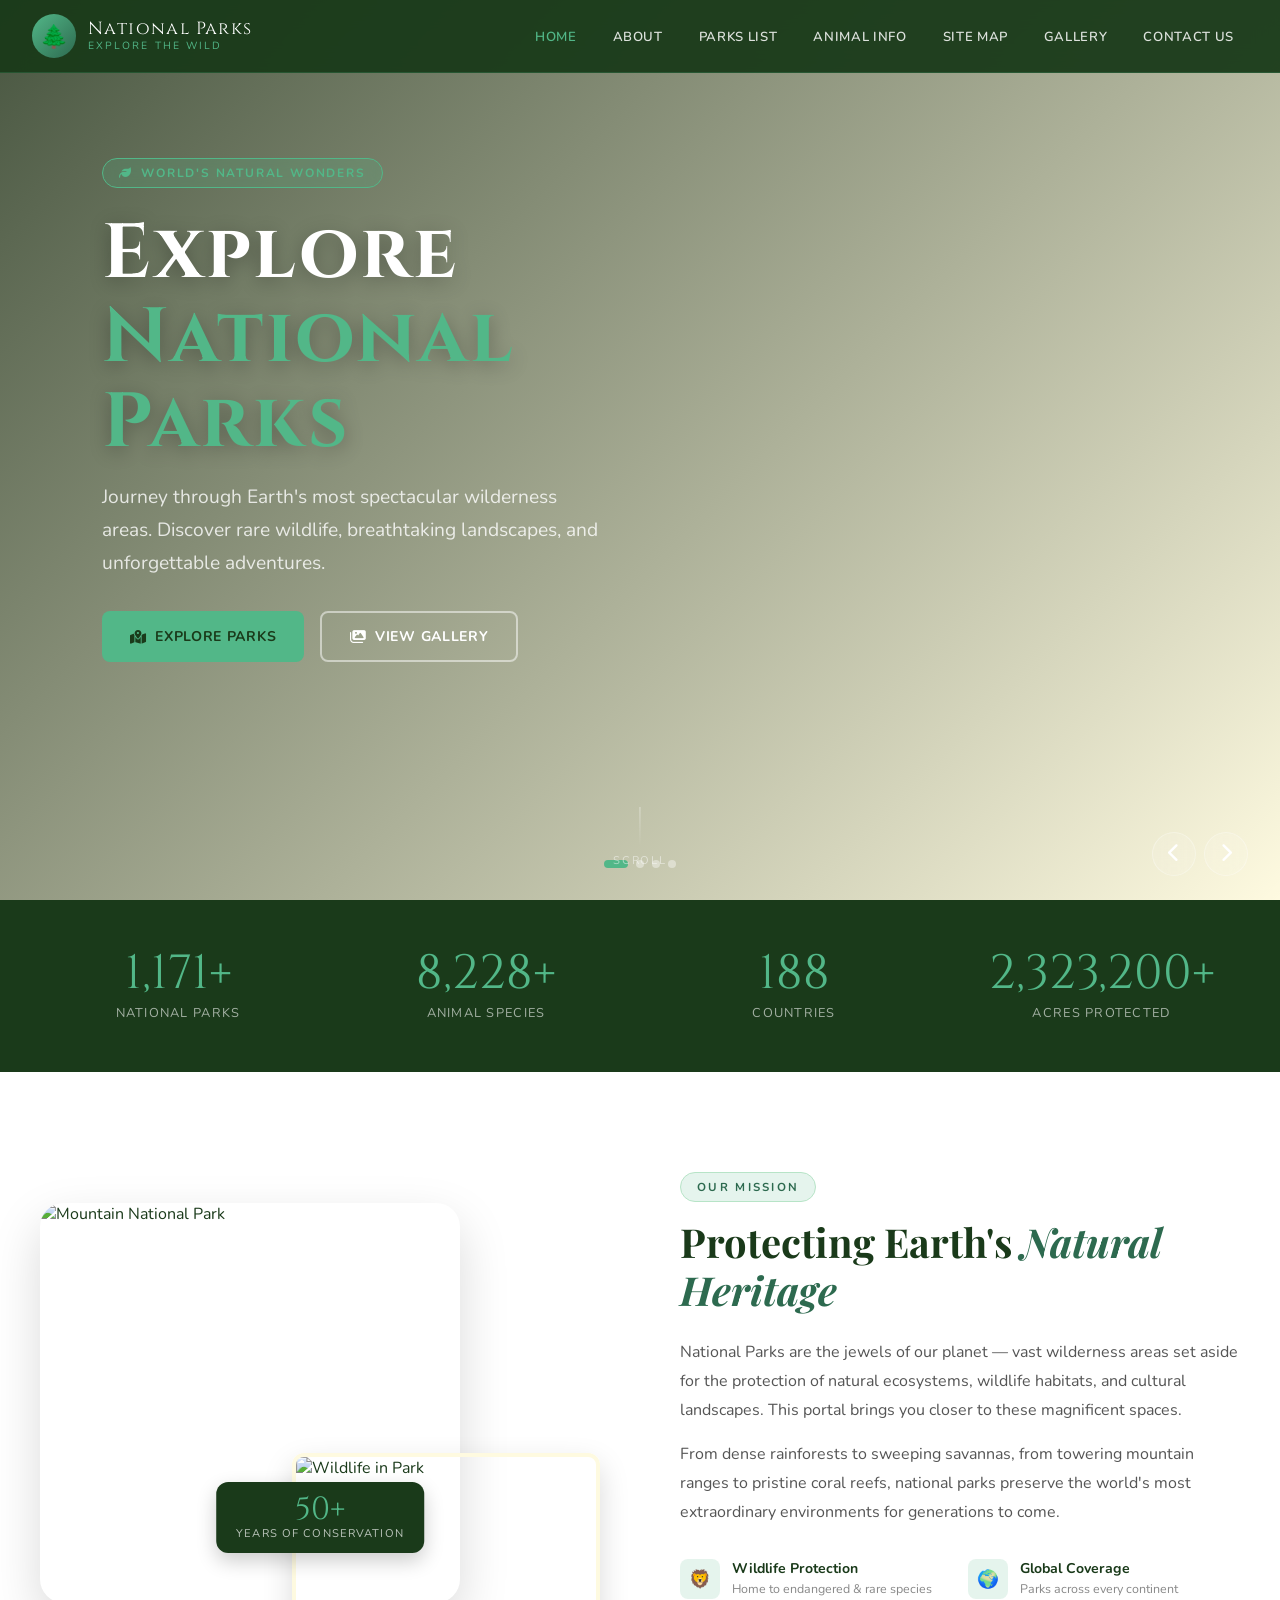
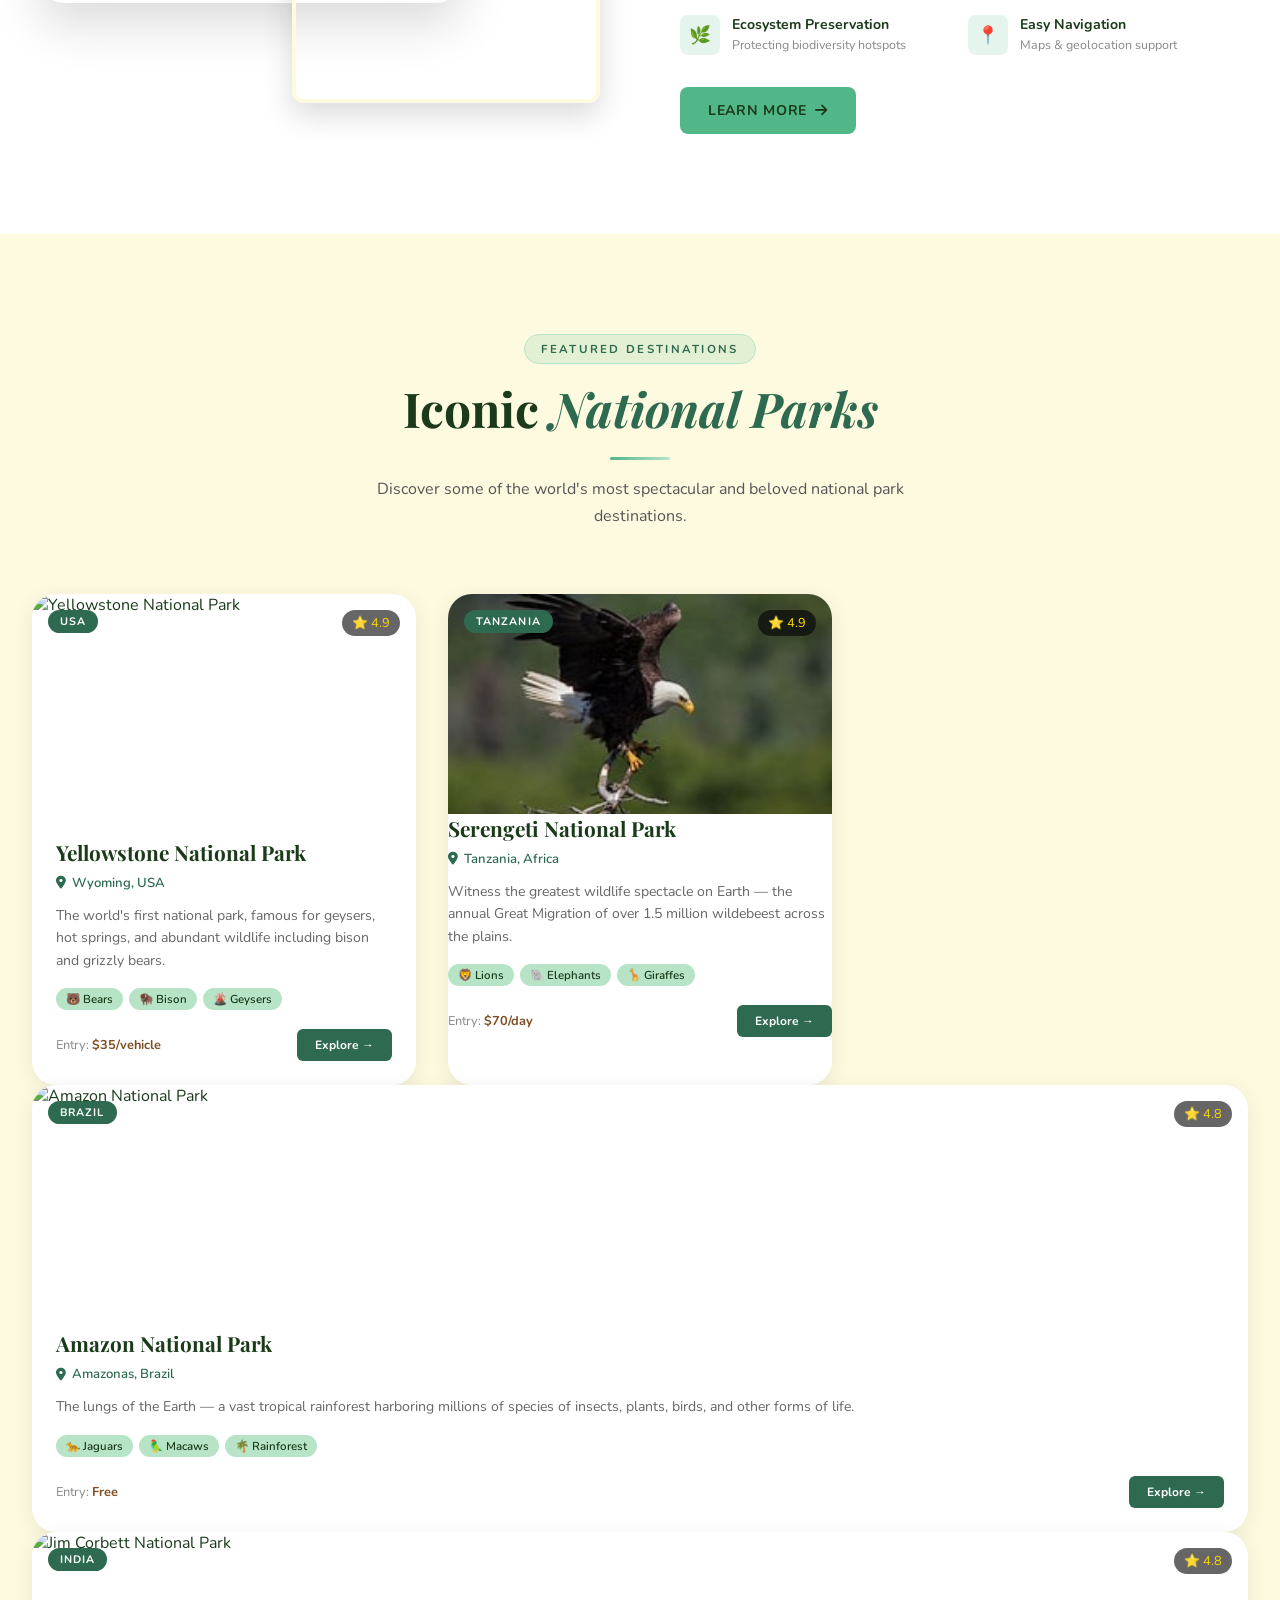
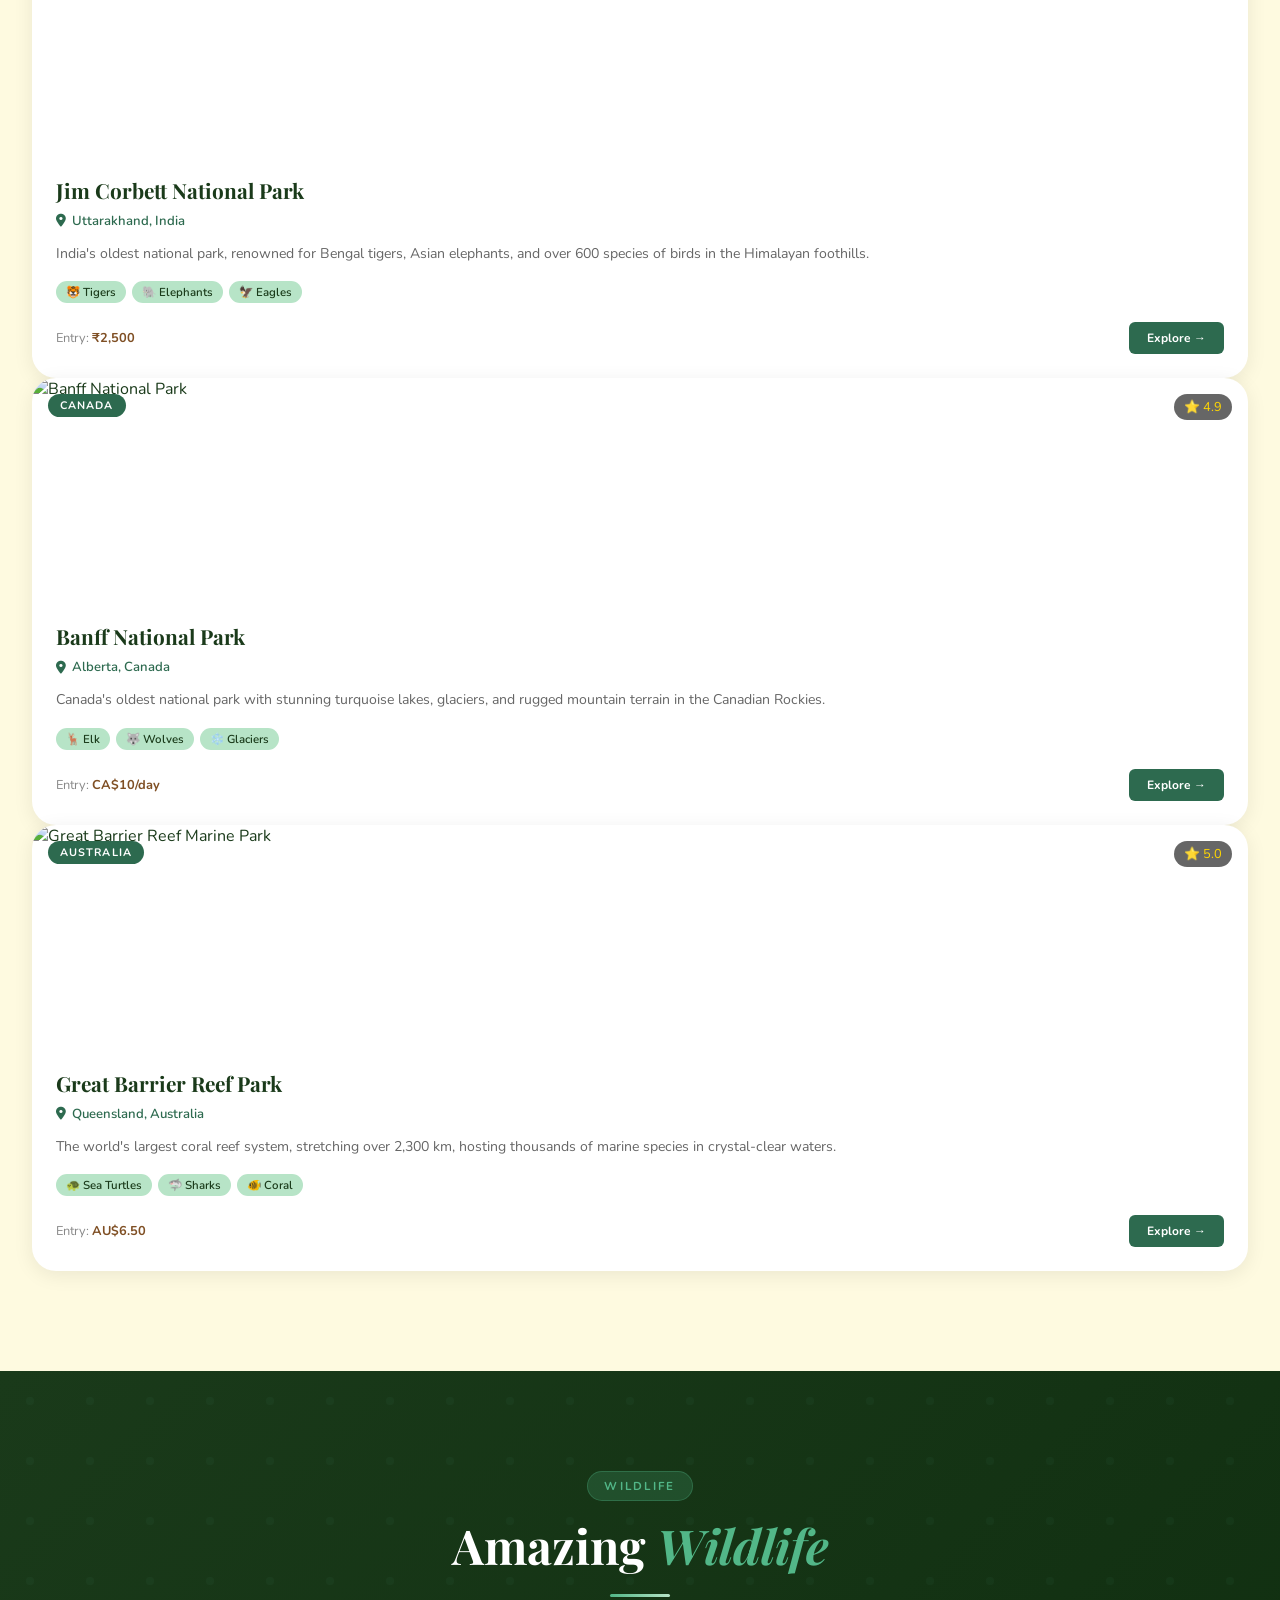
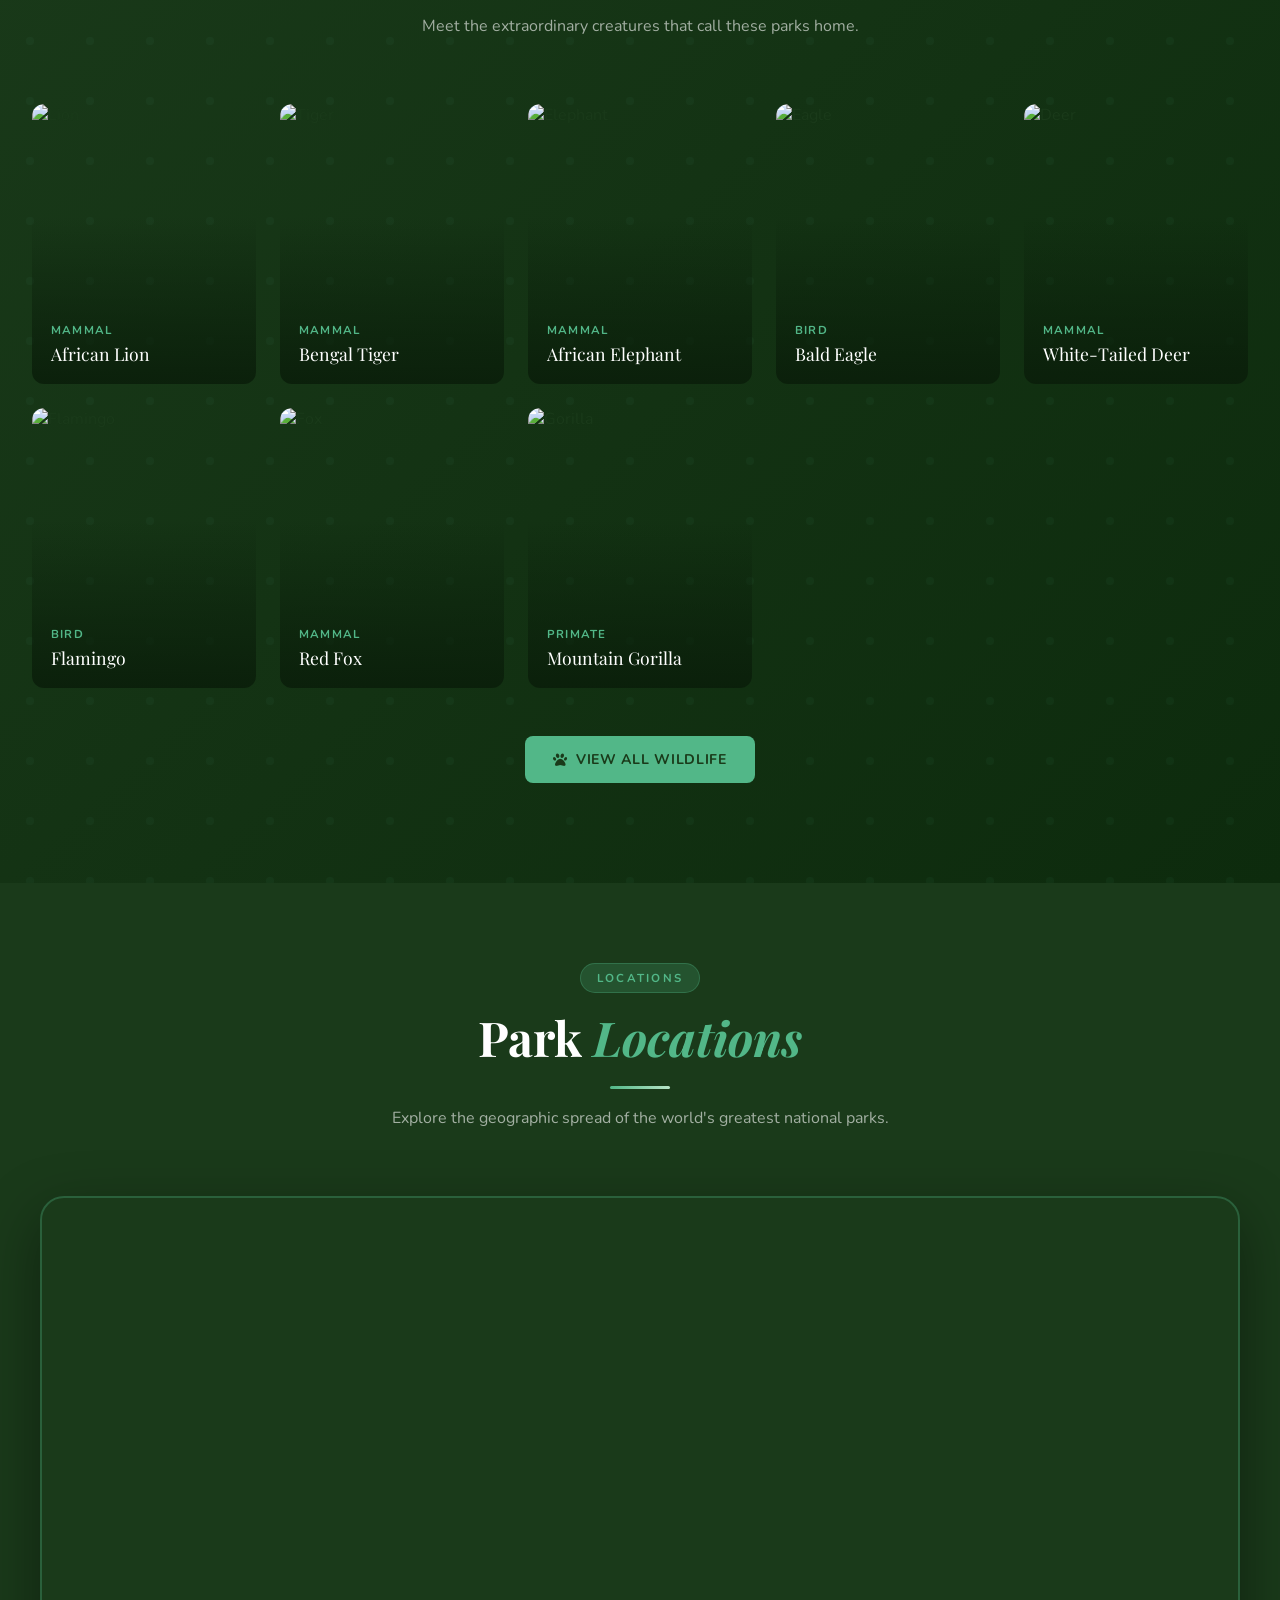
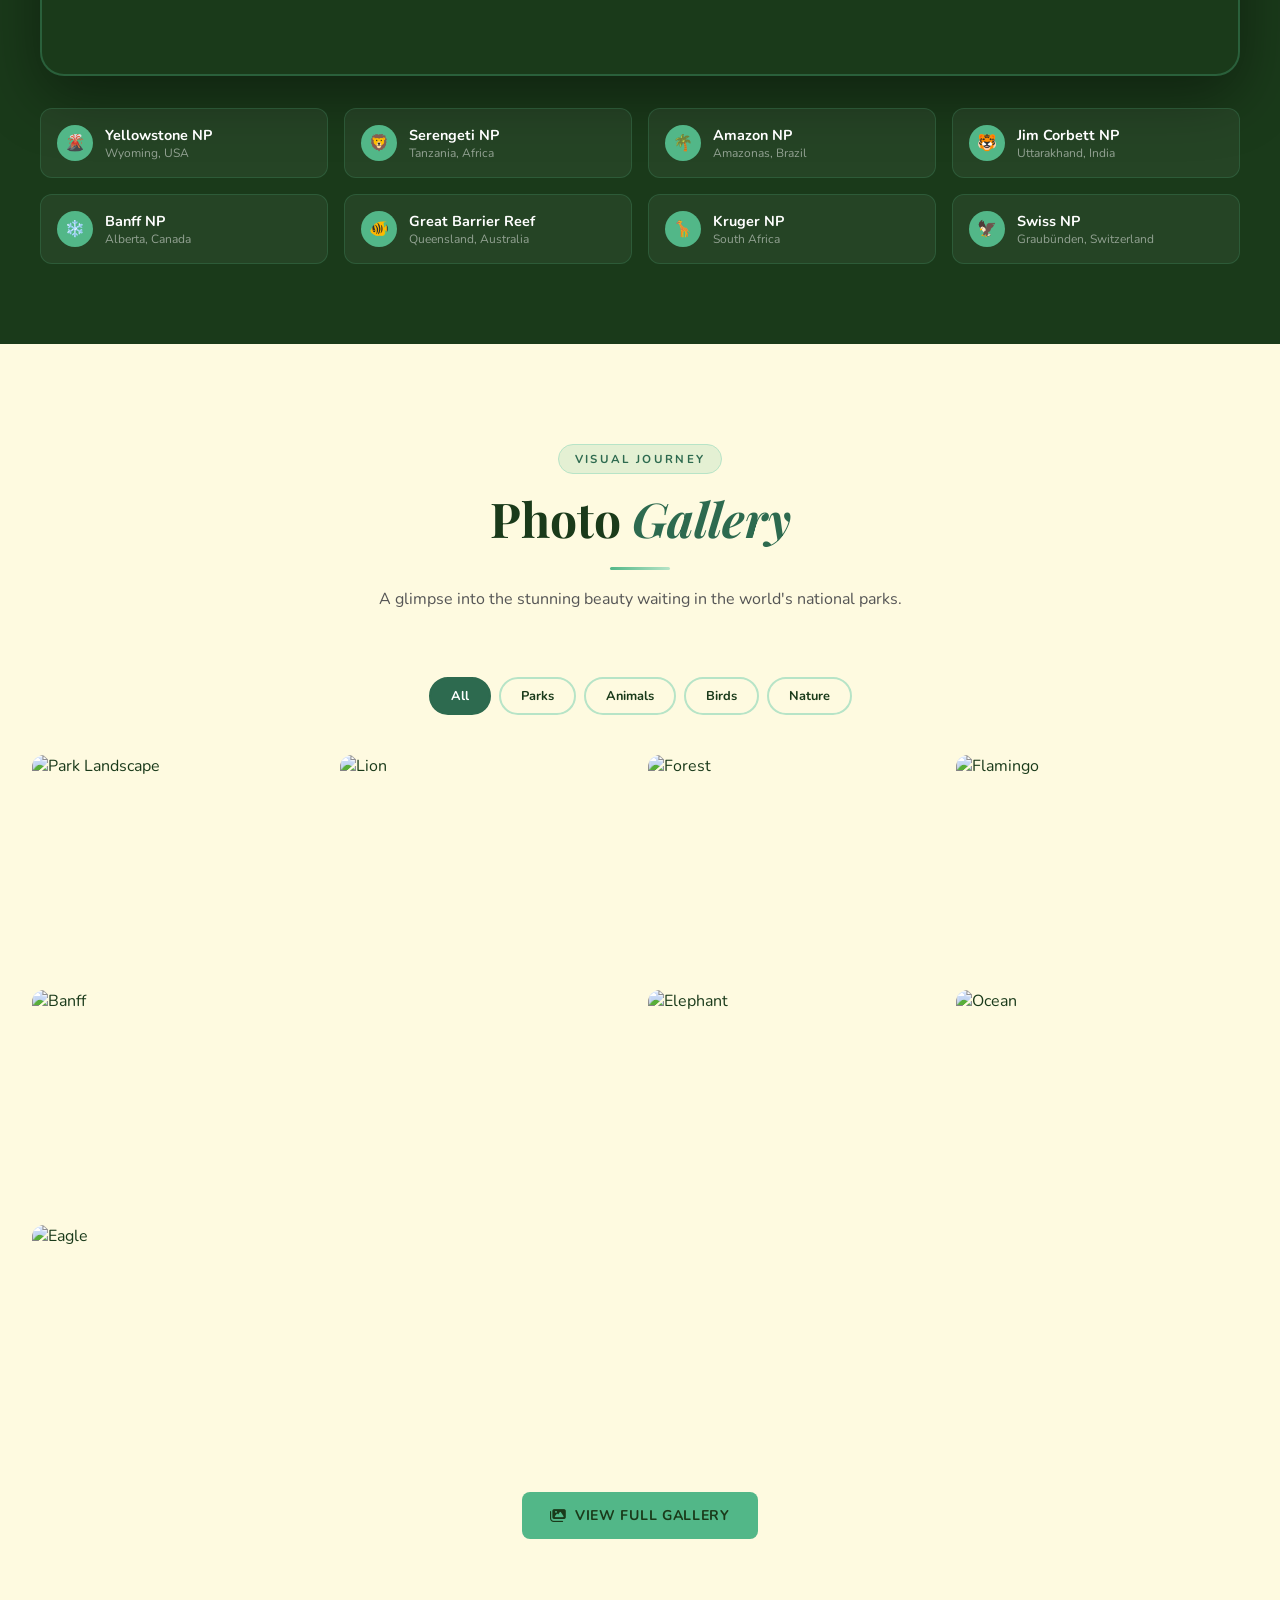
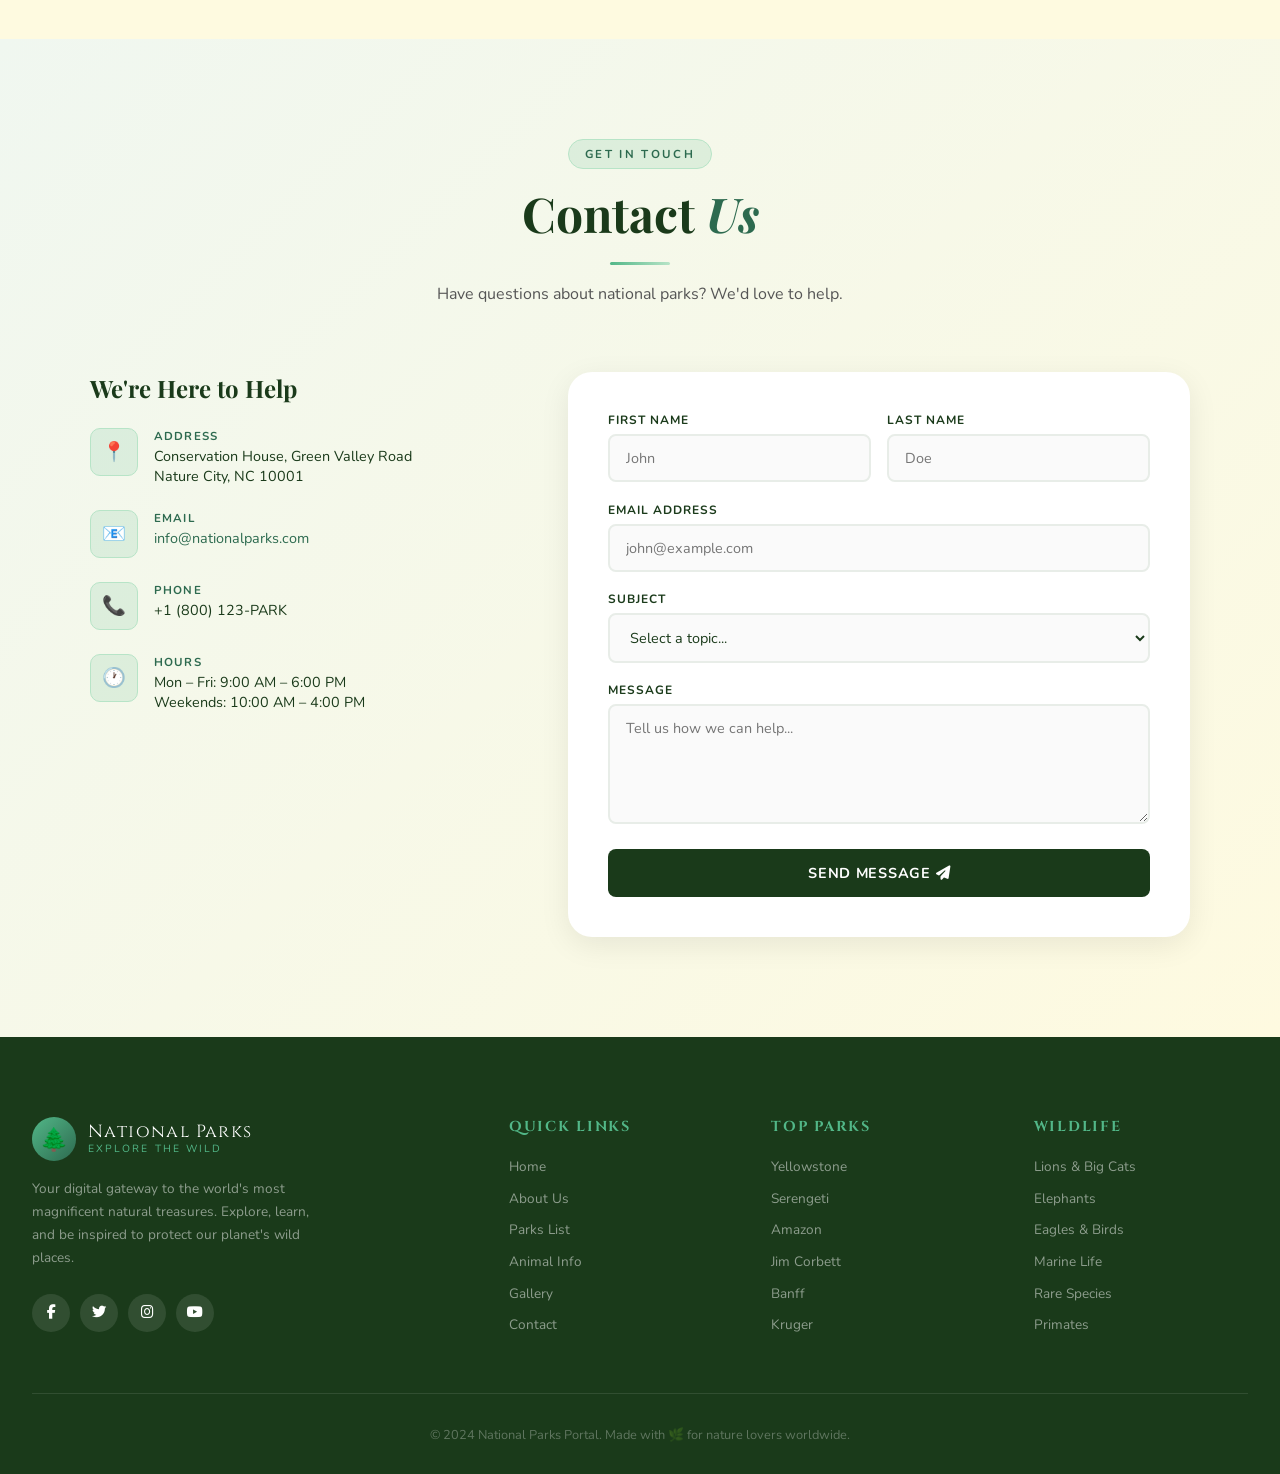
==== commit adedb776: "Add Google site verification meta tag" ====
--- a/index.html
+++ b/index.html
@@ -3,6 +3,7 @@
 <head>
   <meta charset="UTF-8" />
   <meta name="viewport" content="width=device-width, initial-scale=1.0" />
+  <meta name="google-site-verification" content="lqUqL0hDFNCQnLN1Xt3zKF0NHLfwTETNv_fCnAkbjbY" />
   <title>National Parks — Explore the Wild World</title>
   <meta name="description" content="Discover the world's most breathtaking national parks. Explore wildlife, nature, and adventure." />
   <link rel="stylesheet" href="style.css" />
@@ -620,4 +621,4 @@
 
 <script src="script.js"></script>
 </body>
-</html>+</html>
